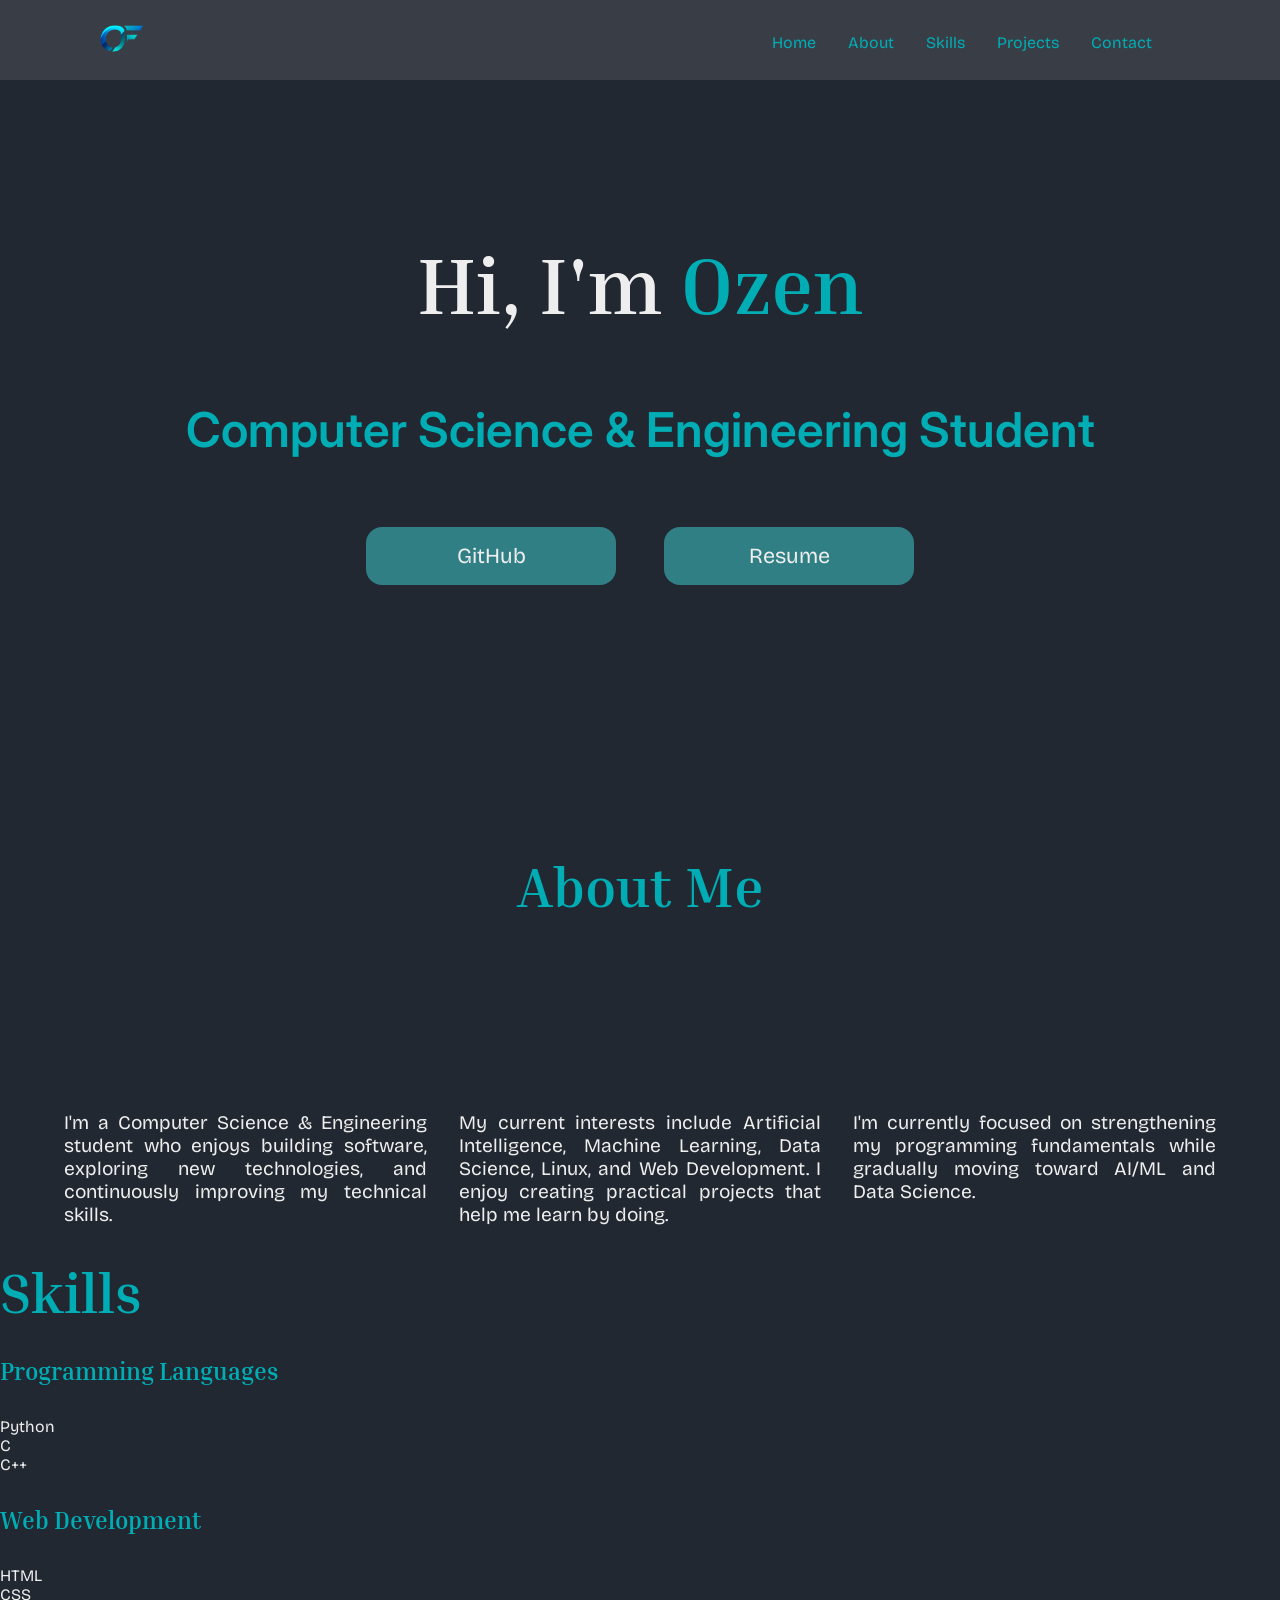
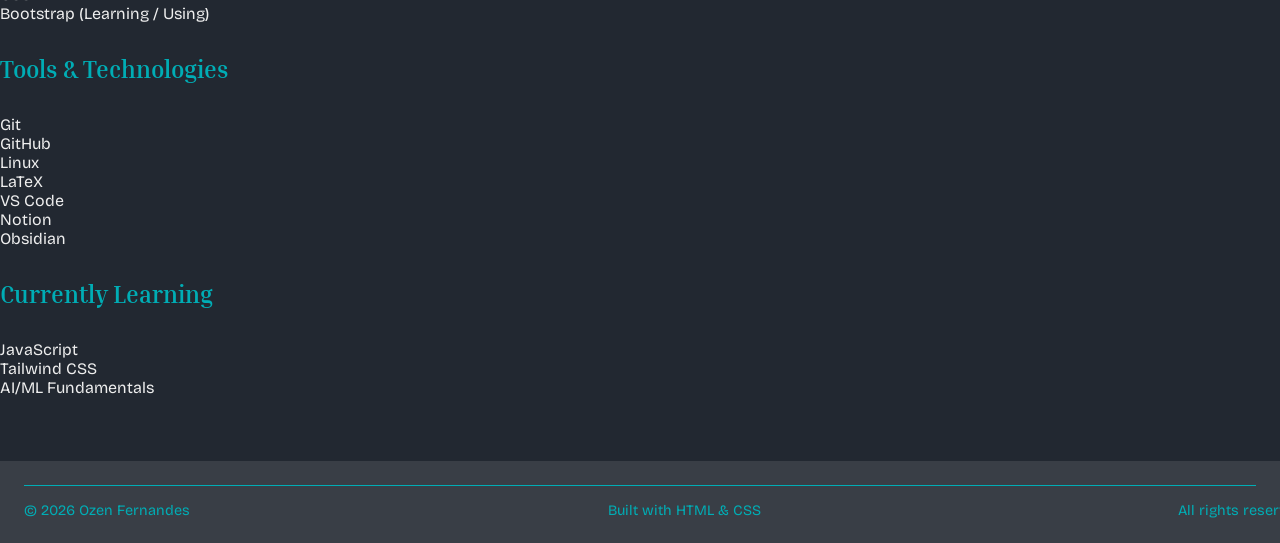
==== index.html @ e835147c "Fix the alignment of the navbar Changed the monogram" ====
<!doctype html>
<html lang="en">
  <head>
    <meta charset="UTF-8" />
    <meta name="viewport" content="width=device-width, initial-scale=1.0" />
    <link rel="icon" href="./assets/OF-monogram.png" type="image/x-png" />
    <link rel="preconnect" href="https://fonts.googleapis.com" />
    <link rel="preconnect" href="https://fonts.gstatic.com" crossorigin />
    <link
      href="https://fonts.googleapis.com/css2?family=Bricolage+Grotesque:opsz,wght@12..96,200..800&family=Inria+Serif:ital,wght@0,300;0,400;0,700;1,300;1,400;1,700&family=Inter:ital,opsz,wght@0,14..32,100..900;1,14..32,100..900&display=swap"
      rel="stylesheet"
    />
    <link rel="stylesheet" href="https://unpkg.com/aos@next/dist/aos.css" />
    <link rel="stylesheet" href="style.css" />
    <title>Personal Website</title>
  </head>
  <body>
    <header>
      <nav class="navbar">
        <div class="nav-container">
          <input type="checkbox" id="toggle-menu" />
          <label for="toggle-menu" class="hamburger">&#9776;</label>
          <label for="toggle-menu" class="backdrop"></label>
          <a href="#Home" class="logo"
            ><img src="./assets/OF-monogram.png" alt="OF-monogram"
          /></a>
          <ul class="nav-links">
            <li><a href="#Home">Home</a></li>
            <li><a href="#About">About</a></li>
            <li><a href="#Skills">Skills</a></li>
            <li><a href="#Projects">Projects</a></li>
            <li><a href="#Contact">Contact</a></li>
          </ul>
        </div>
      </nav>
    </header>
    <main>
      <section id="Home">
        <div class="home-container" data-aos="fade-in">
          <h1>Hi, I'm <span class="ozen">Ozen</span></h1>
          <h2>Computer Science & Engineering Student</h2>
          <div class="hero-btn">
            <a
              data-aos="zoom-out-right"
              href="https://github.com/OzenFern/"
              target="_blank"
              >GitHub</a
            ><a
              data-aos="zoom-out-left"
              href="./assets/resume.pdf"
              target="_blank"
              >Resume</a
            >
          </div>
        </div>
      </section>
      <section id="About">
        <div class="about-container" data-aos="fade-up">
          <h2>About Me</h2>
          <div class="col-2-layout">
            <div class="center-content" data-aos="flip-right">
              <img
                src="./assets/programming.svg"
                alt="programming"
                class="about-img"
              />
            </div>

            <p data-aos="fade-right">
              I'm a Computer Science & Engineering student who enjoys building
              software, exploring new technologies, and continuously improving
              my technical skills.
            </p>
            <div class="center-content" data-aos="flip-down">
              <img
                src="./assets/ai-agent.svg"
                alt="ai-agent"
                class="about-img"
              />
            </div>

            <p data-aos="fade-up">
              My current interests include Artificial Intelligence, Machine
              Learning, Data Science, Linux, and Web Development. I enjoy
              creating practical projects that help me learn by doing.
            </p>

            <div class="center-content" data-aos="flip-left">
              <img
                src="./assets/growth-chart.svg"
                alt="growth-chart"
                class="about-img"
              />
            </div>

            <p data-aos="fade-left">
              I'm currently focused on strengthening my programming fundamentals
              while gradually moving toward AI/ML and Data Science.
            </p>
          </div>
        </div>
      </section>
      <section id="Skills">
        <div class="skills-container" data-aos="fade-up">
          <h2>Skills</h2>

          <h3>Programming Languages</h3>
          <ul>
            <li>Python</li>
            <li>C</li>
            <li>C++</li>
          </ul>
          <h3>Web Development</h3>
          <ul>
            <li>HTML</li>
            <li>CSS</li>
            <li>Bootstrap (Learning / Using)</li>
          </ul>

          <h3>Tools & Technologies</h3>
          <ul>
            <li>Git</li>
            <li>GitHub</li>
            <li>Linux</li>
            <li>LaTeX</li>
            <li>VS Code</li>
            <li>Notion</li>
            <li>Obsidian</li>
          </ul>

          <h3>Currently Learning</h3>
          <ul>
            <li>JavaScript</li>
            <li>Tailwind CSS</li>
            <li>AI/ML Fundamentals</li>
          </ul>
        </div>
      </section>
      <section id="Projects"></section>
      <section id="Contact"></section>
    </main>
    <footer>
      <hr />
      <div class="footer-content">
        <p>&copy; 2026 Ozen Fernandes</p>
        <p>Built with HTML & CSS</p>
        <p>All rights reserved</p>
      </div>
    </footer>
    <script src="https://unpkg.com/aos@next/dist/aos.js"></script>
    <script>
      AOS.init();
    </script>
  </body>
</html>
---- style.css ----
/* Root Variables Declaration */
:root {
  --base: #222831;
  --crust: #393e46;
  --text: #eeeeee;
  --sub-text: #00adb5;
  --button-bg: #2f7f85;
  --heading: "Inria Serif", serif;
  --sub-heading: "Inter", sans-serif;
  --paragraph: "Bricolage Grotesque", sans-serif;
  --nav-container-height: 5rem;
  --scroll-pt: calc(var(--nav-container-height) + 0.5rem);
}

* {
  margin: 0;
  padding: 0;
  box-sizing: border-box;
  font-family: var(--paragraph);
  font-size: 1rem;
}

html {
  scroll-behavior: smooth;
  scroll-padding-top: var(--scroll-pt);
}

body {
  background-color: var(--base);
  color: var(--text);
}

#toggle-menu {
  display: none;
}

/* Use Flexbox to align the icon and hamburger to aling to the opposite ends of the webpage */

.logo {
  /* position: fixed;
  top: 1%;
  left: 1%;
  z-index: 100; */
  /* padding: 1rem; */
  order: -1;
}

.logo > img {
  height: var(--nav-container-height);
}

.hamburger {
  display: none;
  /* position: fixed;
  top: 1%;
  right: 1%; */
  z-index: 100;
  /* margin: 2rem 0; */
  /* height: 100%; */
  user-select: none;
  cursor: pointer;
  font-size: 1.5rem;
  color: var(--sub-text);
  /* background-color: var(--base); */
}

.backdrop {
  display: none;
  position: fixed;
  top: 0;
  left: 0;
  z-index: 80;
  width: 100dvw;
  height: 100dvh;
  background-color: transparent;
  cursor: default;
}

.center-content {
  display: flex;
  justify-content: center;
  align-items: center;
}

.navbar {
  position: fixed;
  top: 0;
  left: 0;
  z-index: 90;
  width: 100dvw;
  padding: 0 5rem;
  height: var(--nav-container-height);
  background-color: var(--crust);
}

.nav-container {
  display: flex;
  justify-content: space-between;
  align-items: center;
  gap: 1rem;
  width: 100%;
  /* max-width: 1100px; */
}

.nav-links {
  /* position: fixed;
  top: 0;
  right: 0; */
  display: flex;
  justify-content: flex-end;
  align-items: center;
  gap: 2rem;
  padding: 2rem 3rem;
  width: 100dvw;
}

li {
  list-style: none;
}

.nav-links a {
  text-decoration: none;
  color: var(--sub-text);
}

h1,
h2,
h3 {
  font-family: var(--heading);
  display: block;
  margin: 2rem 0;
}

.home-container {
  display: flex;
  flex-direction: column;
  justify-content: center;
  align-items: center;
  gap: 0.25rem;
  /* margin: 5rem 0; */
  padding: 0 2rem;
  height: calc(100dvh - var(--nav-container-height));
  text-align: center;
}

.ozen {
  font-family: var(--heading);
  color: var(--sub-text);
  /* font-weight: 900; */
}

h1,
.ozen {
  font-size: 5rem;
}

h2 {
  font-size: 3.5rem;
  /* font-weight: 800; */
  color: var(--sub-text);
}

h3 {
  font-size: 1.5rem;
  /* font-weight: 900; */
  color: var(--sub-text);
}

.home-container h2 {
  font-family: var(--sub-heading);
  font-size: 3rem;
  font-weight: 600;
}

.hero-btn {
  display: flex;
  justify-content: center;
  gap: 3rem;
  width: 60dvw;
  margin: 2rem;
}

.hero-btn > a {
  flex: 1;
  max-width: 250px;
  background-color: var(--button-bg);
  text-decoration: none;
  font-style: var(--sub-heading);
  font-size: 1.35rem;
  color: var(--text);
  padding: 1rem 3rem;
  border: none;
  border-radius: 1rem;
  cursor: pointer;
  transition:
    background-color 0.3s ease,
    color 0.3s ease;
}

.hero-btn > a:hover {
  background-color: color-mix(in srgb, var(--button-bg), var(--crust) 20%);
  color: color-mix(in srgb, var(--text), var(--crust) 20%);
}

.about-container {
  display: flex;
  flex-direction: column;
  justify-content: center;
  align-items: center;
  flex-wrap: wrap;
  width: 100dvw;
  height: 100dhv;
  text-align: justify;
}

.col-2-layout {
  display: grid;
  grid-template-columns: repeat(3, 1fr);
  grid-template-rows: repeat(1, 1fr);
  gap: 2rem;
  width: 90dvw;
}

.col-2-layout p {
  font-size: 1.2rem;
}

.about-img {
  height: 8rem;
}

footer {
  margin-top: 4rem;
  padding: 1.5rem;
  background-color: var(--crust);
}

footer hr {
  border: none;
  border-top: 1px solid var(--sub-text);
  margin-bottom: 1rem;
  /* width: 100dvw; */
}

.footer-content {
  display: flex;
  justify-content: space-between;
  align-items: center;
  flex-wrap: wrap;
  align-content: space-around;
  gap: 1rem;
  width: 100dvw;
}

.footer-content p {
  font-size: 0.9rem;
  color: var(--sub-text);
}

/* For sizes tablet and above */
@media (min-width: 769px) {
  .about-container .center-content {
    order: -1;
  }
}

/* Tablet Size and Below */
@media (max-width: 768px) {
  html {
    font-size: 90%;
  }

  .col-2-layout {
    grid-template: 1fr / 1fr 2fr;
  }

  .footer-content {
    justify-content: space-evenly;
  }
}

/* Phone Size and Below */
@media (max-width: 576px) {
  html {
    font-size: 85%;
  }

  .hamburger {
    display: inline;
  }

  .nav-links {
    position: fixed;
    top: 0;
    right: 0;
    z-index: 95;
    padding-top: var(--scroll-pt);
    flex-direction: column;
    justify-content: flex-start;
    align-items: flex-start;
    background-color: var(--crust);
    height: 100dvh;
    width: 50dvw;
    transform: translateX(100%);
    transition: transform 0.3s ease-in-out;
  }

  #toggle-menu:checked ~ .nav-links {
    transform: translateX(0);
  }

  #toggle-menu:checked ~ .backdrop {
    display: block;
  }

  .hero-btn {
    flex-direction: column;
  }

  .col-2-layout {
    display: flex;
    flex-direction: column;
    gap: 1rem;
    justify-content: center;
    align-items: center;
    width: 80dvw;
  }

  .footer-content {
    flex-direction: column;
  }
}
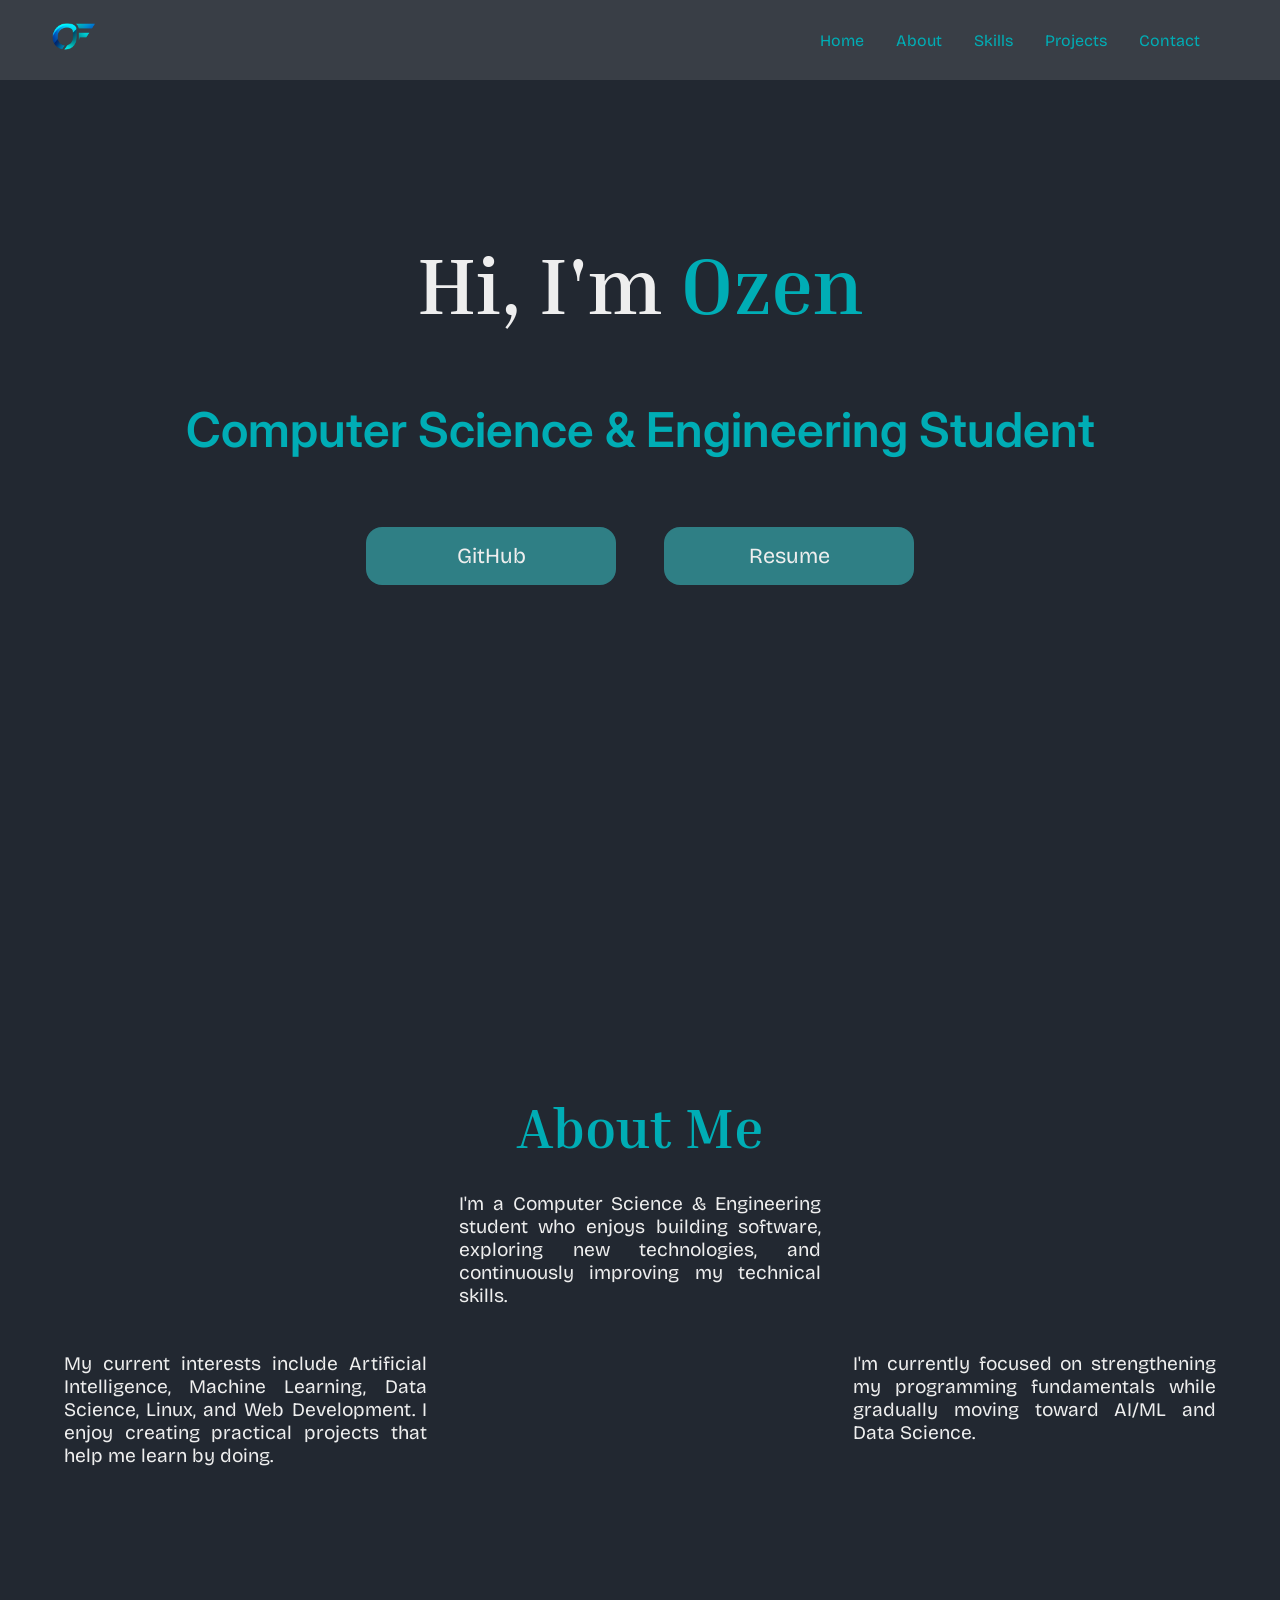
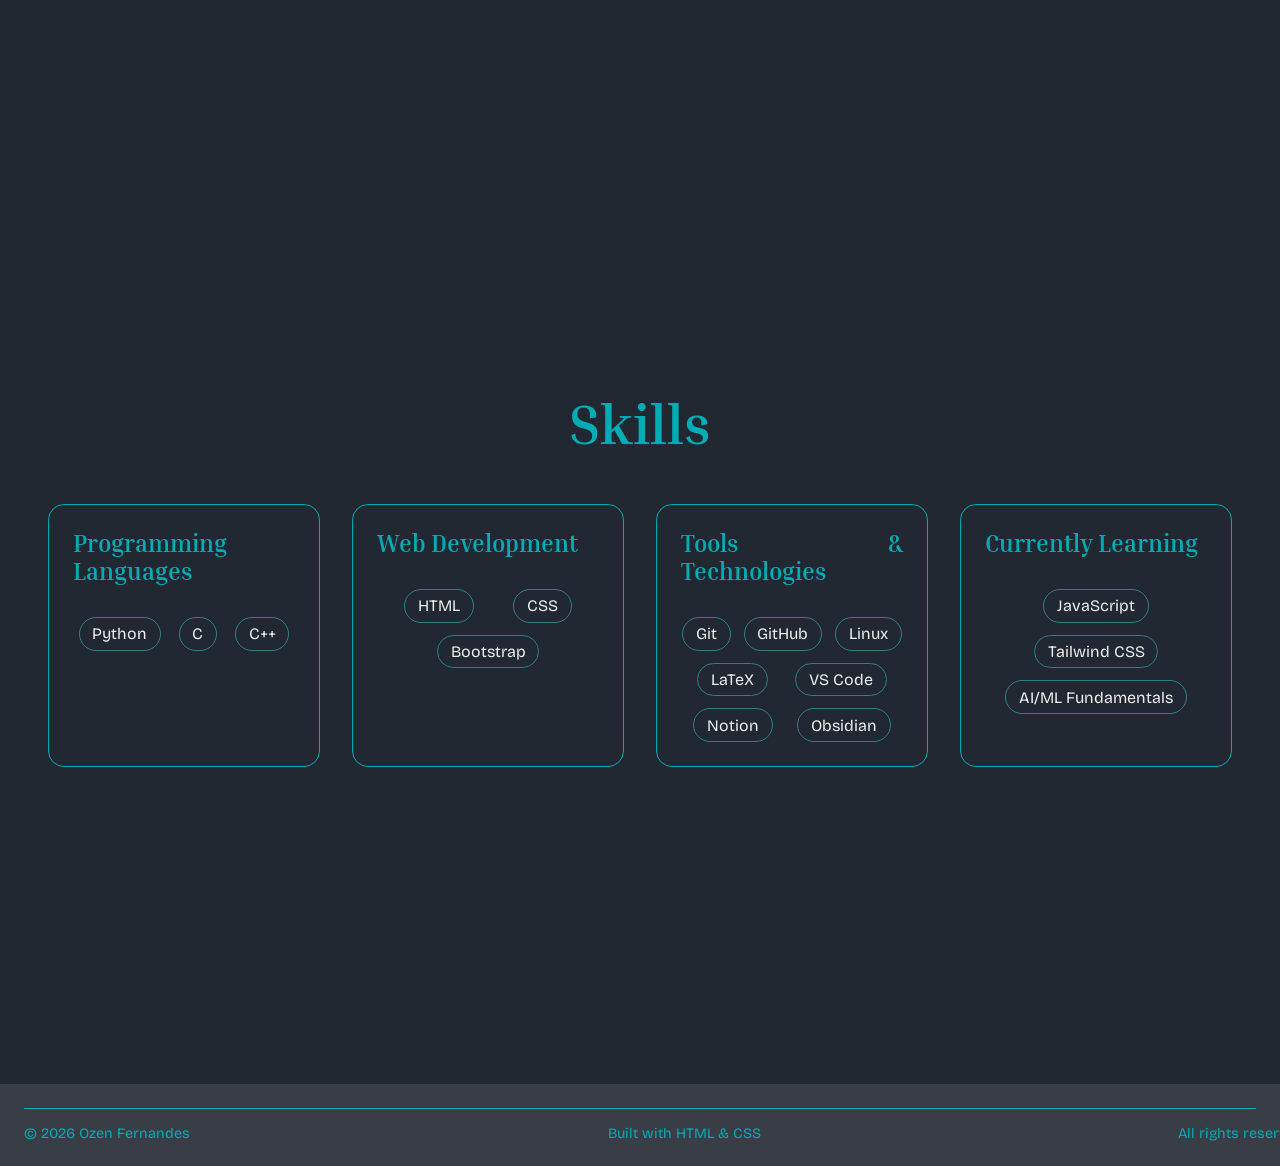
==== commit 1ee9e1da: "Add css to skills section" ====
--- a/index.html
+++ b/index.html
@@ -55,9 +55,9 @@
         </div>
       </section>
       <section id="About">
-        <div class="about-container" data-aos="fade-up">
+        <div class="container" data-aos="fade-up">
           <h2>About Me</h2>
-          <div class="col-2-layout">
+          <div class="about-layout">
             <div class="center-content" data-aos="flip-right">
               <img
                 src="./assets/programming.svg"
@@ -101,39 +101,46 @@
         </div>
       </section>
       <section id="Skills">
-        <div class="skills-container" data-aos="fade-up">
+        <div class="container" data-aos="fade-up">
           <h2>Skills</h2>
-
-          <h3>Programming Languages</h3>
-          <ul>
-            <li>Python</li>
-            <li>C</li>
-            <li>C++</li>
-          </ul>
-          <h3>Web Development</h3>
-          <ul>
-            <li>HTML</li>
-            <li>CSS</li>
-            <li>Bootstrap (Learning / Using)</li>
-          </ul>
-
-          <h3>Tools & Technologies</h3>
-          <ul>
-            <li>Git</li>
-            <li>GitHub</li>
-            <li>Linux</li>
-            <li>LaTeX</li>
-            <li>VS Code</li>
-            <li>Notion</li>
-            <li>Obsidian</li>
-          </ul>
-
-          <h3>Currently Learning</h3>
-          <ul>
-            <li>JavaScript</li>
-            <li>Tailwind CSS</li>
-            <li>AI/ML Fundamentals</li>
-          </ul>
+          <div class="skills-layout">
+            <div class="skill-card">
+              <h3>Programming Languages</h3>
+              <ul class="skills">
+                <li>Python</li>
+                <li>C</li>
+                <li>C++</li>
+              </ul>
+            </div>
+            <div class="skill-card">
+              <h3>Web Development</h3>
+              <ul class="skills">
+                <li>HTML</li>
+                <li>CSS</li>
+                <li>Bootstrap</li>
+              </ul>
+            </div>
+            <div class="skill-card">
+              <h3>Tools & Technologies</h3>
+              <ul class="skills">
+                <li>Git</li>
+                <li>GitHub</li>
+                <li>Linux</li>
+                <li>LaTeX</li>
+                <li>VS Code</li>
+                <li>Notion</li>
+                <li>Obsidian</li>
+              </ul>
+            </div>
+            <div class="skill-card">
+              <h3>Currently Learning</h3>
+              <ul class="skills">
+                <li>JavaScript</li>
+                <li>Tailwind CSS</li>
+                <li>AI/ML Fundamentals</li>
+              </ul>
+            </div>
+          </div>
         </div>
       </section>
       <section id="Projects"></section>
--- a/style.css
+++ b/style.css
@@ -8,8 +8,8 @@
   --heading: "Inria Serif", serif;
   --sub-heading: "Inter", sans-serif;
   --paragraph: "Bricolage Grotesque", sans-serif;
-  --nav-container-height: 5rem;
-  --scroll-pt: calc(var(--nav-container-height) + 0.5rem);
+  --navbar-height: 5rem;
+  --scroll-pt: calc(var(--navbar-height) + 0.5rem);
 }
 
 * {
@@ -22,7 +22,7 @@
 
 html {
   scroll-behavior: smooth;
-  scroll-padding-top: var(--scroll-pt);
+  /* scroll-padding-top: var(--scroll-pt); */
 }
 
 body {
@@ -46,7 +46,7 @@
 }
 
 .logo > img {
-  height: var(--nav-container-height);
+  height: var(--navbar-height);
 }
 
 .hamburger {
@@ -59,7 +59,7 @@
   /* height: 100%; */
   user-select: none;
   cursor: pointer;
-  font-size: 1.5rem;
+  font-size: 2rem;
   color: var(--sub-text);
   /* background-color: var(--base); */
 }
@@ -88,8 +88,8 @@
   left: 0;
   z-index: 90;
   width: 100dvw;
-  padding: 0 5rem;
-  height: var(--nav-container-height);
+  padding: 0 2rem;
+  height: var(--navbar-height);
   background-color: var(--crust);
 }
 
@@ -99,6 +99,7 @@
   align-items: center;
   gap: 1rem;
   width: 100%;
+  height: 100%;
   /* max-width: 1100px; */
 }
 
@@ -139,7 +140,7 @@
   gap: 0.25rem;
   /* margin: 5rem 0; */
   padding: 0 2rem;
-  height: calc(100dvh - var(--nav-container-height));
+  height: calc(100dvh - var(--navbar-height));
   text-align: center;
 }
 
@@ -164,6 +165,8 @@
   font-size: 1.5rem;
   /* font-weight: 900; */
   color: var(--sub-text);
+  margin: 0;
+  margin-bottom: 2rem;
 }
 
 .home-container h2 {
@@ -179,6 +182,8 @@
   width: 60dvw;
   margin: 2rem;
 }
+
+/* Fix transitions */
 
 .hero-btn > a {
   flex: 1;
@@ -192,41 +197,87 @@
   border: none;
   border-radius: 1rem;
   cursor: pointer;
-  transition:
-    background-color 0.3s ease,
-    color 0.3s ease;
+  transition: background-color 0.3s ease;
+  /* transform 0.3s ease; */
+  /* color 0.3s ease, */
 }
 
 .hero-btn > a:hover {
   background-color: color-mix(in srgb, var(--button-bg), var(--crust) 20%);
-  color: color-mix(in srgb, var(--text), var(--crust) 20%);
-}
-
-.about-container {
+  /* color: color-mix(in srgb, var(--text), var(--crust) 20%);
+  transform: translateY(-8px); */
+}
+
+.container {
   display: flex;
   flex-direction: column;
   justify-content: center;
   align-items: center;
   flex-wrap: wrap;
   width: 100dvw;
-  height: 100dhv;
+  height: 100dvh;
   text-align: justify;
-}
-
-.col-2-layout {
+  padding: 0 3rem;
+}
+
+.about-layout {
   display: grid;
-  grid-template-columns: repeat(3, 1fr);
-  grid-template-rows: repeat(1, 1fr);
+  grid-template: repeat(1, 1fr) / repeat(3, 1fr);
   gap: 2rem;
   width: 90dvw;
 }
 
-.col-2-layout p {
+.about-layout p {
   font-size: 1.2rem;
 }
 
 .about-img {
   height: 8rem;
+}
+
+.skills-layout {
+  display: grid;
+  grid-template-columns: repeat(4, 1fr);
+  gap: 2rem;
+  padding: 1rem 0;
+}
+
+.skill-card {
+  /* background-color: var(--crust); */
+  padding: 1.5rem;
+  border-radius: 1rem;
+  border: 1px solid var(--sub-text);
+  transition: transfrom 0.6s ease;
+}
+
+.skill-card:hover {
+  transform: translateY(-8px);
+}
+
+.skills {
+  /* background-color: #00adb5; */
+  display: flex;
+  flex-wrap: wrap;
+  justify-content: space-evenly;
+  align-items: center;
+  gap: 0.75rem;
+}
+
+.skills li {
+  /* background-color: var(--sub-text); */
+  /* font-family: var(--sub-heading); */
+  padding: 0.4rem 0.8rem;
+  border-radius: 1.5rem;
+  border: 1px solid var(--button-bg);
+  transition:
+    background-color 0.2s ease,
+    color 0.2s ease;
+}
+
+.skills li:hover {
+  background-color: color-mix(in srgb, var(--button-bg), var(--crust) 20%);
+  color: color-mix(in srgb, var(--text), var(--crust) 20%);
+  cursor: default;
 }
 
 footer {
@@ -270,8 +321,12 @@
     font-size: 90%;
   }
 
-  .col-2-layout {
+  .about-layout {
     grid-template: 1fr / 1fr 2fr;
+  }
+
+  .skills-layout {
+    grid-template-columns: repeat(auto-fit, minmax(200px, 1fr));
   }
 
   .footer-content {
@@ -287,6 +342,10 @@
 
   .hamburger {
     display: inline;
+  }
+
+  .navbar {
+    padding-right: 3rem;
   }
 
   .nav-links {
@@ -317,7 +376,7 @@
     flex-direction: column;
   }
 
-  .col-2-layout {
+  .about-layout {
     display: flex;
     flex-direction: column;
     gap: 1rem;
@@ -326,6 +385,10 @@
     width: 80dvw;
   }
 
+  .skills-layout {
+    grid-template-columns: 1fr;
+  }
+
   .footer-content {
     flex-direction: column;
   }
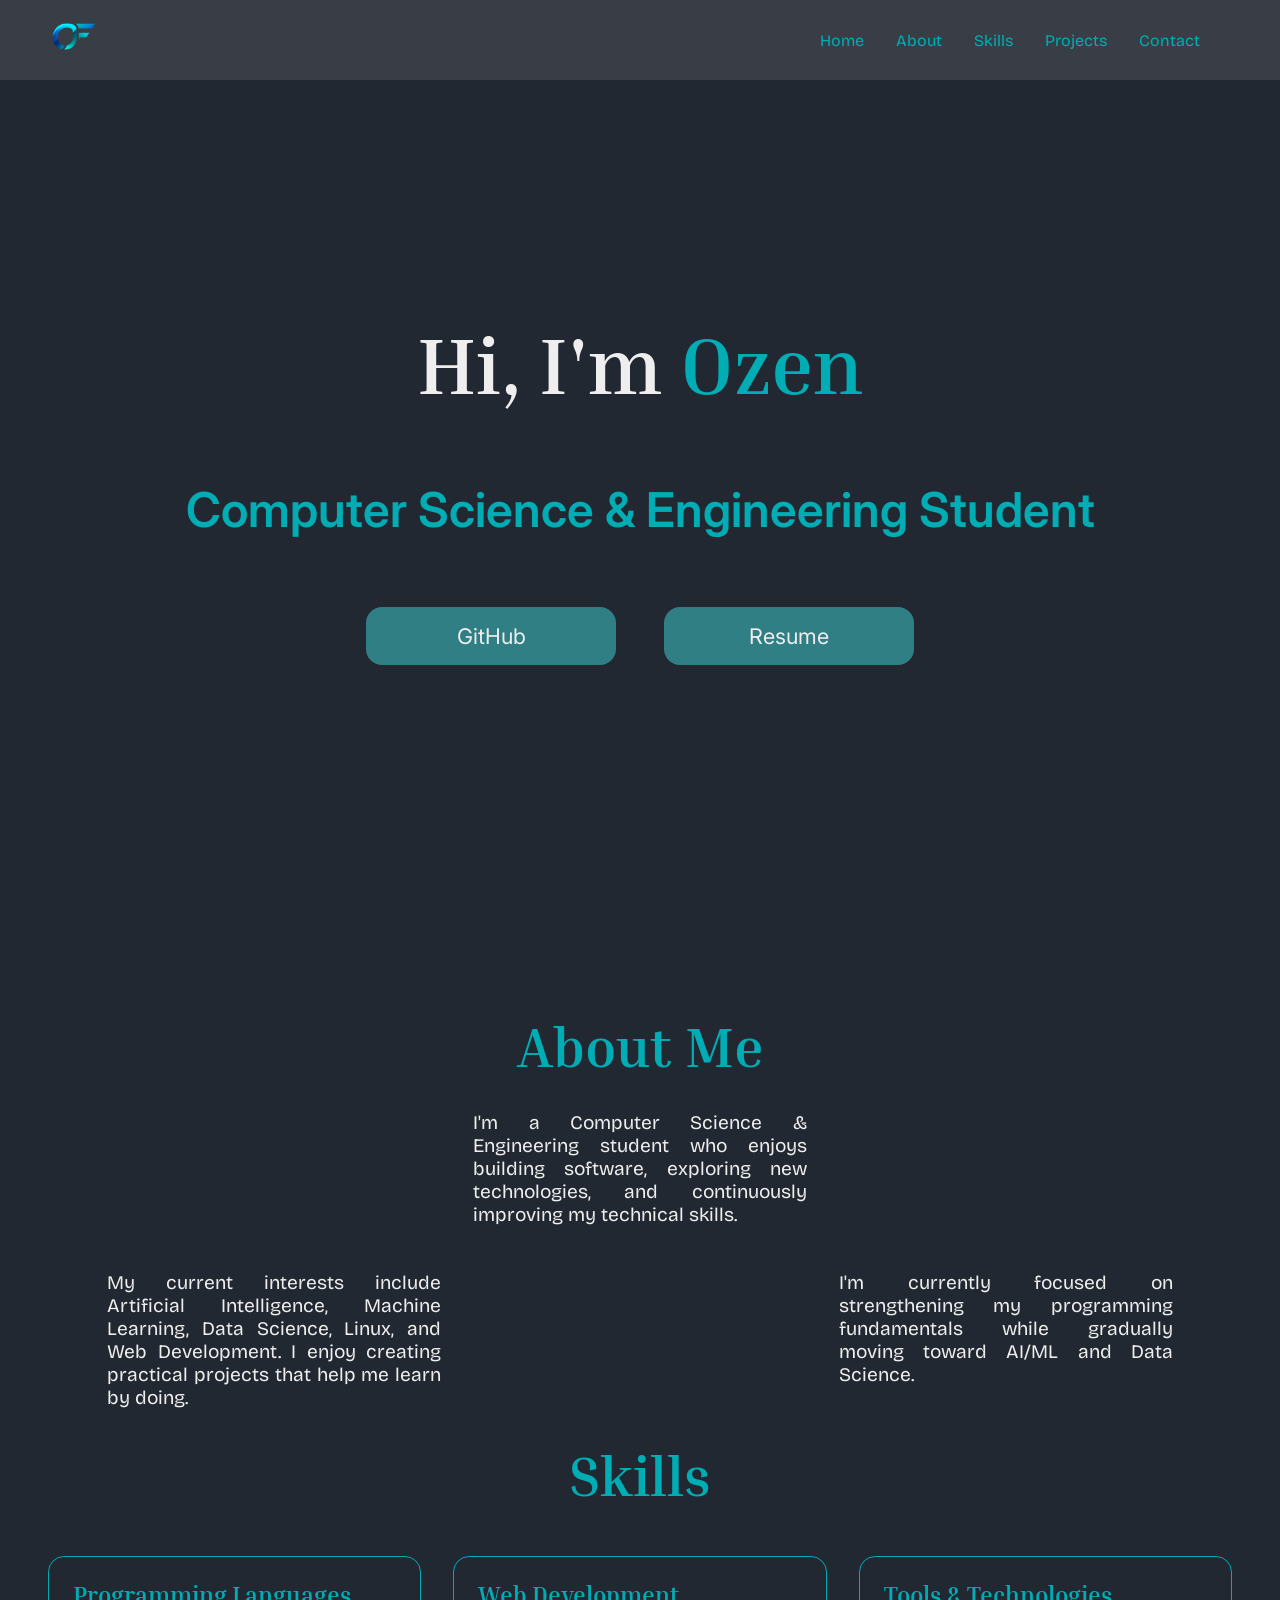
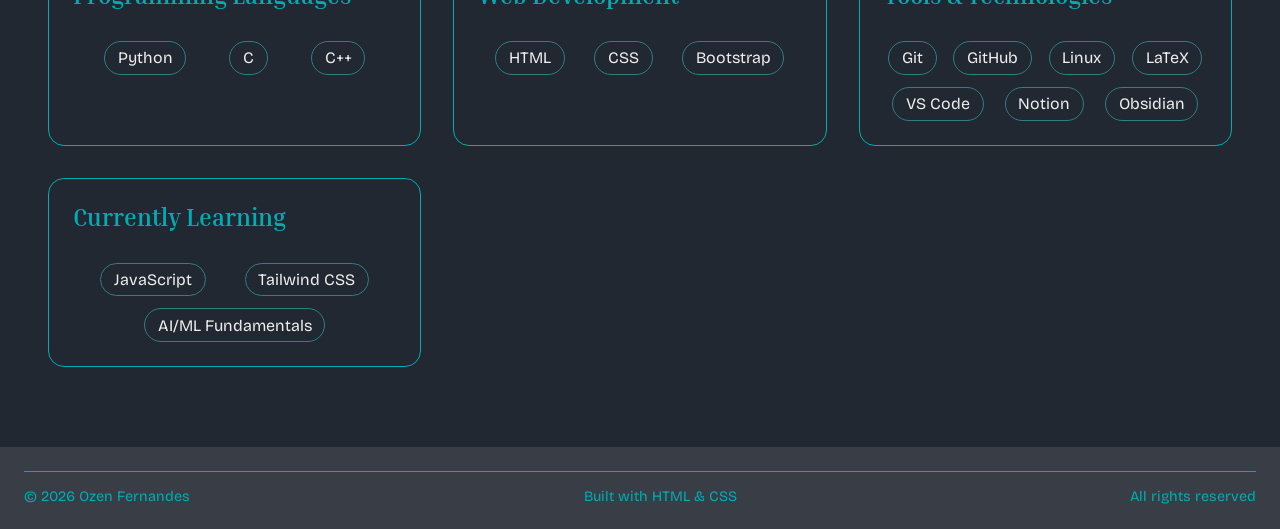
==== commit 2082e732: "Fix bugs, make widths use 100%" ====
--- a/index.html
+++ b/index.html
@@ -3,7 +3,7 @@
   <head>
     <meta charset="UTF-8" />
     <meta name="viewport" content="width=device-width, initial-scale=1.0" />
-    <link rel="icon" href="./assets/OF-monogram.png" type="image/x-png" />
+    <link rel="icon" href="./assets/OF-monogram.png" type="image/png" />
     <link rel="preconnect" href="https://fonts.googleapis.com" />
     <link rel="preconnect" href="https://fonts.gstatic.com" crossorigin />
     <link
--- a/style.css
+++ b/style.css
@@ -10,24 +10,26 @@
   --paragraph: "Bricolage Grotesque", sans-serif;
   --navbar-height: 5rem;
   --scroll-pt: calc(var(--navbar-height) + 0.5rem);
+  --hover-bg-color: color-mix(in srgb, var(--button-bg), var(--crust) 20%);
+  --hover-color: color-mix(in srgb, var(--text), var(--crust) 20%);
 }
 
 * {
   margin: 0;
   padding: 0;
   box-sizing: border-box;
-  font-family: var(--paragraph);
-  font-size: 1rem;
 }
 
 html {
   scroll-behavior: smooth;
-  /* scroll-padding-top: var(--scroll-pt); */
+  scroll-padding-top: var(--scroll-pt);
 }
 
 body {
   background-color: var(--base);
   color: var(--text);
+  font-family: var(--paragraph);
+  font-size: 1rem;
 }
 
 #toggle-menu {
@@ -70,14 +72,15 @@
   top: 0;
   left: 0;
   z-index: 80;
-  width: 100dvw;
-  height: 100dvh;
+  width: 100%;
+  height: 100%;
   background-color: transparent;
   cursor: default;
 }
 
 .center-content {
   display: flex;
+  /* flex-direction: column; */
   justify-content: center;
   align-items: center;
 }
@@ -87,7 +90,7 @@
   top: 0;
   left: 0;
   z-index: 90;
-  width: 100dvw;
+  width: 100%;
   padding: 0 2rem;
   height: var(--navbar-height);
   background-color: var(--crust);
@@ -112,7 +115,7 @@
   align-items: center;
   gap: 2rem;
   padding: 2rem 3rem;
-  width: 100dvw;
+  width: 100%;
 }
 
 li {
@@ -138,8 +141,9 @@
   justify-content: center;
   align-items: center;
   gap: 0.25rem;
-  /* margin: 5rem 0; */
+  margin: var(--navbar-height) 0;
   padding: 0 2rem;
+  width: 100%;
   height: calc(100dvh - var(--navbar-height));
   text-align: center;
 }
@@ -190,22 +194,21 @@
   max-width: 250px;
   background-color: var(--button-bg);
   text-decoration: none;
-  font-style: var(--sub-heading);
+  font-family: var(--sub-heading);
   font-size: 1.35rem;
   color: var(--text);
   padding: 1rem 3rem;
   border: none;
   border-radius: 1rem;
   cursor: pointer;
-  transition: background-color 0.3s ease;
-  /* transform 0.3s ease; */
-  /* color 0.3s ease, */
+  transition:
+    background-color 0.3s ease,
+    color 0.3s ease;
 }
 
 .hero-btn > a:hover {
-  background-color: color-mix(in srgb, var(--button-bg), var(--crust) 20%);
-  /* color: color-mix(in srgb, var(--text), var(--crust) 20%);
-  transform: translateY(-8px); */
+  background-color: var(--hover-bg-color);
+  color: var(--hover-color);
 }
 
 .container {
@@ -213,9 +216,9 @@
   flex-direction: column;
   justify-content: center;
   align-items: center;
-  flex-wrap: wrap;
-  width: 100dvw;
-  height: 100dvh;
+  /* flex-wrap: wrap; */
+  width: 100%;
+  height: 100%;
   text-align: justify;
   padding: 0 3rem;
 }
@@ -224,7 +227,7 @@
   display: grid;
   grid-template: repeat(1, 1fr) / repeat(3, 1fr);
   gap: 2rem;
-  width: 90dvw;
+  width: 90%;
 }
 
 .about-layout p {
@@ -237,7 +240,7 @@
 
 .skills-layout {
   display: grid;
-  grid-template-columns: repeat(4, 1fr);
+  grid-template-columns: repeat(3, 1fr);
   gap: 2rem;
   padding: 1rem 0;
 }
@@ -247,11 +250,11 @@
   padding: 1.5rem;
   border-radius: 1rem;
   border: 1px solid var(--sub-text);
-  transition: transfrom 0.6s ease;
+  transition: transform 0.6s ease;
 }
 
 .skill-card:hover {
-  transform: translateY(-8px);
+  transform: translateY(-0.8rem);
 }
 
 .skills {
@@ -260,6 +263,7 @@
   flex-wrap: wrap;
   justify-content: space-evenly;
   align-items: center;
+  /* align-content: center; */
   gap: 0.75rem;
 }
 
@@ -268,6 +272,7 @@
   /* font-family: var(--sub-heading); */
   padding: 0.4rem 0.8rem;
   border-radius: 1.5rem;
+  /* text-align: center; */
   border: 1px solid var(--button-bg);
   transition:
     background-color 0.2s ease,
@@ -275,8 +280,8 @@
 }
 
 .skills li:hover {
-  background-color: color-mix(in srgb, var(--button-bg), var(--crust) 20%);
-  color: color-mix(in srgb, var(--text), var(--crust) 20%);
+  background-color: var(--hover-bg-color);
+  color: var(--hover-color);
   cursor: default;
 }
 
@@ -300,7 +305,7 @@
   flex-wrap: wrap;
   align-content: space-around;
   gap: 1rem;
-  width: 100dvw;
+  width: 100%;
 }
 
 .footer-content p {
@@ -358,8 +363,8 @@
     justify-content: flex-start;
     align-items: flex-start;
     background-color: var(--crust);
-    height: 100dvh;
-    width: 50dvw;
+    height: 100%;
+    width: 50%;
     transform: translateX(100%);
     transition: transform 0.3s ease-in-out;
   }
@@ -382,7 +387,7 @@
     gap: 1rem;
     justify-content: center;
     align-items: center;
-    width: 80dvw;
+    width: 80%;
   }
 
   .skills-layout {
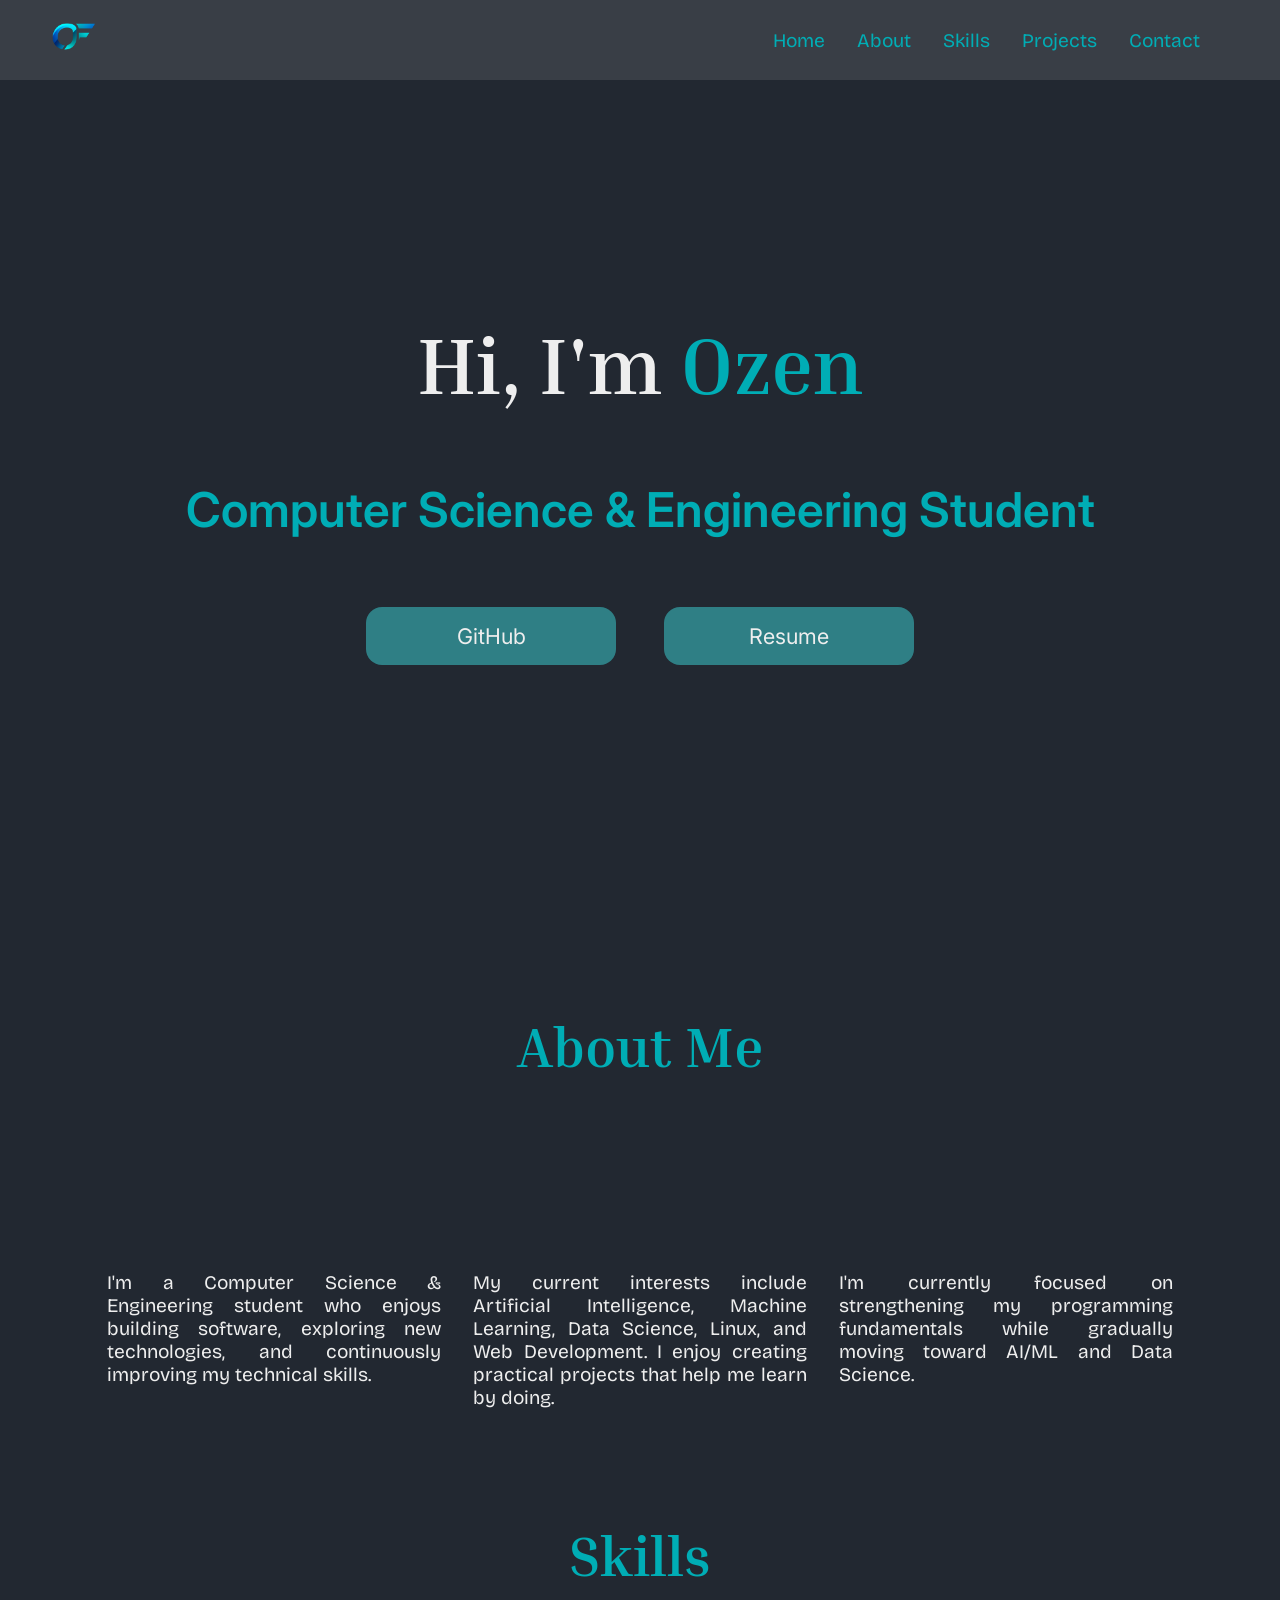
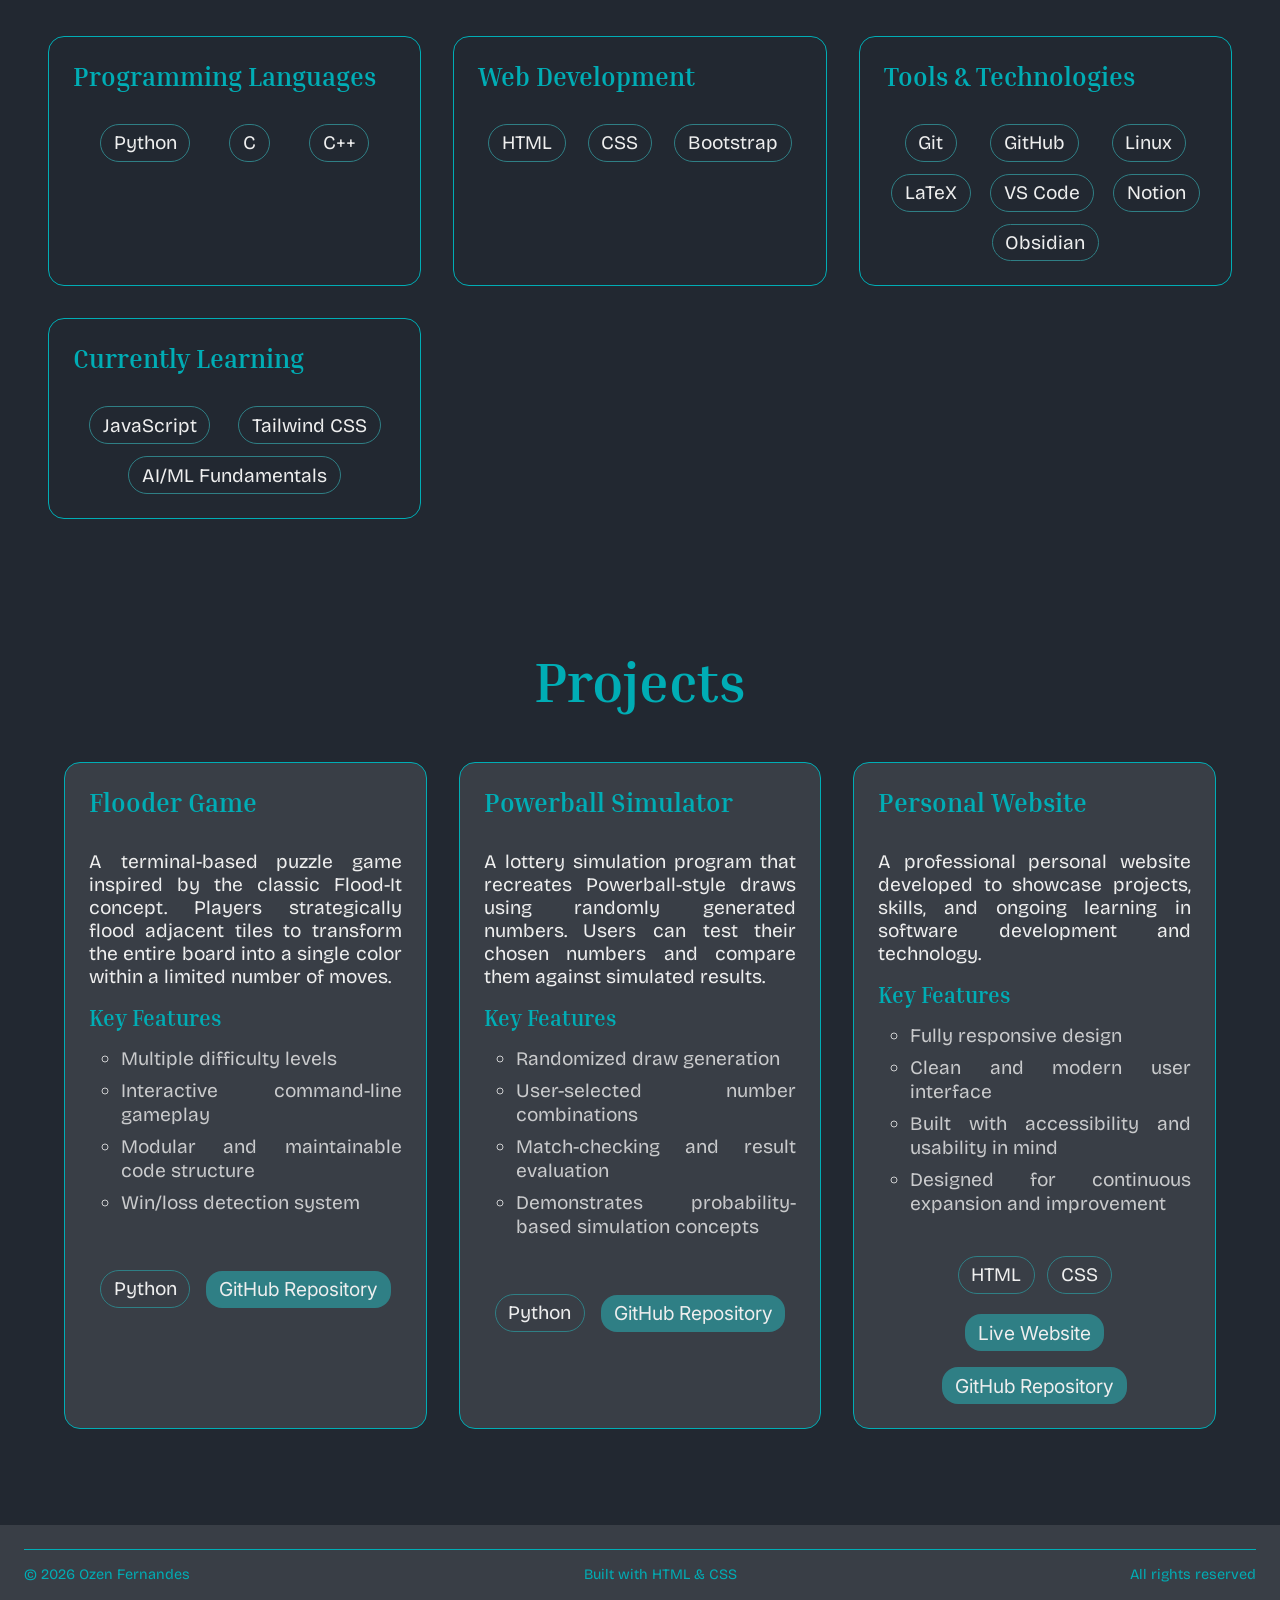
==== commit 5e5b1c43: "Add styles for project section" ====
--- a/index.html
+++ b/index.html
@@ -4,6 +4,7 @@
     <meta charset="UTF-8" />
     <meta name="viewport" content="width=device-width, initial-scale=1.0" />
     <link rel="icon" href="./assets/OF-monogram.png" type="image/png" />
+    <!-- add an ico file for favicon -->
     <link rel="preconnect" href="https://fonts.googleapis.com" />
     <link rel="preconnect" href="https://fonts.gstatic.com" crossorigin />
     <link
@@ -143,7 +144,102 @@
           </div>
         </div>
       </section>
-      <section id="Projects"></section>
+      <section id="Projects">
+        <div class="container" data-aos="fade-up">
+          <h2>Projects</h2>
+          <div class="project-layout">
+            <div class="project-card">
+              <h3>Flooder Game</h3>
+              <p>
+                A terminal-based puzzle game inspired by the classic Flood-It
+                concept. Players strategically flood adjacent tiles to transform
+                the entire board into a single color within a limited number of
+                moves.
+              </p>
+
+              <h4>Key Features</h4>
+              <ul class="features">
+                <li>Multiple difficulty levels</li>
+                <li>Interactive command-line gameplay</li>
+                <li>Modular and maintainable code structure</li>
+                <li>Win/loss detection system</li>
+              </ul>
+              <div class="project-meta">
+                <ul class="skills">
+                  <li>Python</li>
+                </ul>
+
+                <div class="project-links">
+                  <a
+                    href="https://github.com/OzenFern/python-mini-projects/tree/main/flooder-game"
+                    target="_blank"
+                    >GitHub Repository</a
+                  >
+                </div>
+              </div>
+            </div>
+            <div class="project-card">
+              <h3>Powerball Simulator</h3>
+              <p>
+                A lottery simulation program that recreates Powerball-style
+                draws using randomly generated numbers. Users can test their
+                chosen numbers and compare them against simulated results.
+              </p>
+              <h4>Key Features</h4>
+              <ul class="features">
+                <li>Randomized draw generation</li>
+                <li>User-selected number combinations</li>
+                <li>Match-checking and result evaluation</li>
+                <li>Demonstrates probability-based simulation concepts</li>
+              </ul>
+              <div class="project-meta">
+                <ul class="skills">
+                  <li>Python</li>
+                </ul>
+
+                <div class="project-links">
+                  <a
+                    href="https://github.com/OzenFern/python-mini-projects/tree/main/powerball-simulator"
+                    target="_blank"
+                    >GitHub Repository</a
+                  >
+                </div>
+              </div>
+            </div>
+            <div class="project-card">
+              <h3>Personal Website</h3>
+              <p>
+                A professional personal website developed to showcase projects,
+                skills, and ongoing learning in software development and
+                technology.
+              </p>
+              <h4>Key Features</h4>
+              <ul class="features">
+                <li>Fully responsive design</li>
+                <li>Clean and modern user interface</li>
+                <li>Built with accessibility and usability in mind</li>
+                <li>Designed for continuous expansion and improvement</li>
+              </ul>
+              <div class="project-meta">
+                <ul class="skills">
+                  <li>HTML</li>
+                  <li>CSS</li>
+                </ul>
+
+                <div class="project-links">
+                  <!-- TODO: Add live website link after hosting it -->
+                  <a href="#">Live Website</a>
+                  <a
+                    href="https://github.com/OzenFern/Personal-Website"
+                    target="_blank"
+                    >GitHub Repository</a
+                  >
+                </div>
+              </div>
+            </div>
+          </div>
+        </div>
+      </section>
       <section id="Contact"></section>
     </main>
     <footer>
--- a/style.css
+++ b/style.css
@@ -12,6 +12,7 @@
   --scroll-pt: calc(var(--navbar-height) + 0.5rem);
   --hover-bg-color: color-mix(in srgb, var(--button-bg), var(--crust) 20%);
   --hover-color: color-mix(in srgb, var(--text), var(--crust) 20%);
+  --section-height: calc(100dvh - var(--navbar-height));
 }
 
 * {
@@ -29,7 +30,7 @@
   background-color: var(--base);
   color: var(--text);
   font-family: var(--paragraph);
-  font-size: 1rem;
+  font-size: 1.2rem;
 }
 
 #toggle-menu {
@@ -129,7 +130,8 @@
 
 h1,
 h2,
-h3 {
+h3,
+h4 {
   font-family: var(--heading);
   display: block;
   margin: 2rem 0;
@@ -144,7 +146,7 @@
   margin: var(--navbar-height) 0;
   padding: 0 2rem;
   width: 100%;
-  height: calc(100dvh - var(--navbar-height));
+  height: var(--section-height);
   text-align: center;
 }
 
@@ -161,16 +163,23 @@
 
 h2 {
   font-size: 3.5rem;
+  /* font-weight: 900; */
+  color: var(--sub-text);
+}
+
+h3 {
+  font-size: 1.6rem;
   /* font-weight: 800; */
-  color: var(--sub-text);
-}
-
-h3 {
-  font-size: 1.5rem;
-  /* font-weight: 900; */
   color: var(--sub-text);
   margin: 0;
   margin-bottom: 2rem;
+}
+
+h4 {
+  font-size: 1.4rem;
+  /* font-weight: 700; */
+  color: var(--sub-text);
+  margin: 1rem 0;
 }
 
 .home-container h2 {
@@ -221,6 +230,7 @@
   height: 100%;
   text-align: justify;
   padding: 0 3rem;
+  margin: 5rem 0;
 }
 
 .about-layout {
@@ -230,9 +240,9 @@
   width: 90%;
 }
 
-.about-layout p {
+/*.about-layout p {
   font-size: 1.2rem;
-}
+} */
 
 .about-img {
   height: 8rem;
@@ -241,6 +251,7 @@
 .skills-layout {
   display: grid;
   grid-template-columns: repeat(3, 1fr);
+  justify-content: center;
   gap: 2rem;
   padding: 1rem 0;
 }
@@ -285,6 +296,88 @@
   cursor: default;
 }
 
+.project-layout {
+  display: grid;
+  grid-template-columns: repeat(auto-fit, minmax(300px, 1fr));
+  justify-content: center;
+  gap: 2rem;
+  padding: 1rem;
+  width: 100%;
+  max-width: 1200px;
+}
+
+.project-card {
+  background-color: var(--crust);
+  padding: 1.5rem;
+  /* padding-bottom: 0; */
+  border-radius: 1rem;
+  border: 1px solid var(--sub-text);
+  transition: transform 0.6s ease;
+}
+
+.project-card:hover {
+  transform: translateY(-0.8rem);
+}
+/* 
+.project-layout .skills li {
+  background-color: var(--button-bg);
+} */
+
+.features {
+  padding-left: 2rem;
+  margin-top: 0.5rem;
+}
+
+.features li {
+  list-style-type: circle;
+  line-height: 1.5rem;
+  margin-bottom: 0.5rem;
+  color: color-mix(in srgb, var(--text), transparent 20%);
+}
+
+.project-meta {
+  display: flex;
+  /* flex-direction: column; */
+  justify-content: space-evenly;
+  align-items: flex-end;
+  align-content: first baseline;
+  flex-wrap: wrap;
+  gap: 0.3rem;
+  padding-top: 2rem;
+  margin-top: auto;
+}
+
+.project-links {
+  margin-top: 1rem;
+  display: flex;
+  justify-content: center;
+  flex-wrap: wrap;
+  gap: 1rem;
+  /* width: 60dvw; */
+  /* margin: 2rem; */
+}
+
+.project-links > a {
+  /* max-width: 250px; */
+  background-color: var(--button-bg);
+  text-decoration: none;
+  font-family: var(--sub-heading);
+  /* font-size: 1.35rem; */
+  color: var(--text);
+  padding: 0.4rem 0.8rem;
+  border: none;
+  border-radius: 1rem;
+  cursor: pointer;
+  transition:
+    background-color 0.3s ease,
+    color 0.3s ease;
+}
+
+.project-links > a:hover {
+  background-color: var(--hover-bg-color);
+  color: var(--hover-color);
+}
+
 footer {
   margin-top: 4rem;
   padding: 1.5rem;
@@ -315,7 +408,7 @@
 
 /* For sizes tablet and above */
 @media (min-width: 769px) {
-  .about-container .center-content {
+  .container .center-content {
     order: -1;
   }
 }
@@ -332,6 +425,10 @@
 
   .skills-layout {
     grid-template-columns: repeat(auto-fit, minmax(200px, 1fr));
+  }
+
+  .project-layout {
+    grid-template-columns: 75%;
   }
 
   .footer-content {
@@ -387,13 +484,17 @@
     gap: 1rem;
     justify-content: center;
     align-items: center;
-    width: 80%;
+    width: 85%;
   }
 
   .skills-layout {
     grid-template-columns: 1fr;
   }
 
+  .project-layout {
+    grid-template-columns: 100%;
+  }
+
   .footer-content {
     flex-direction: column;
   }
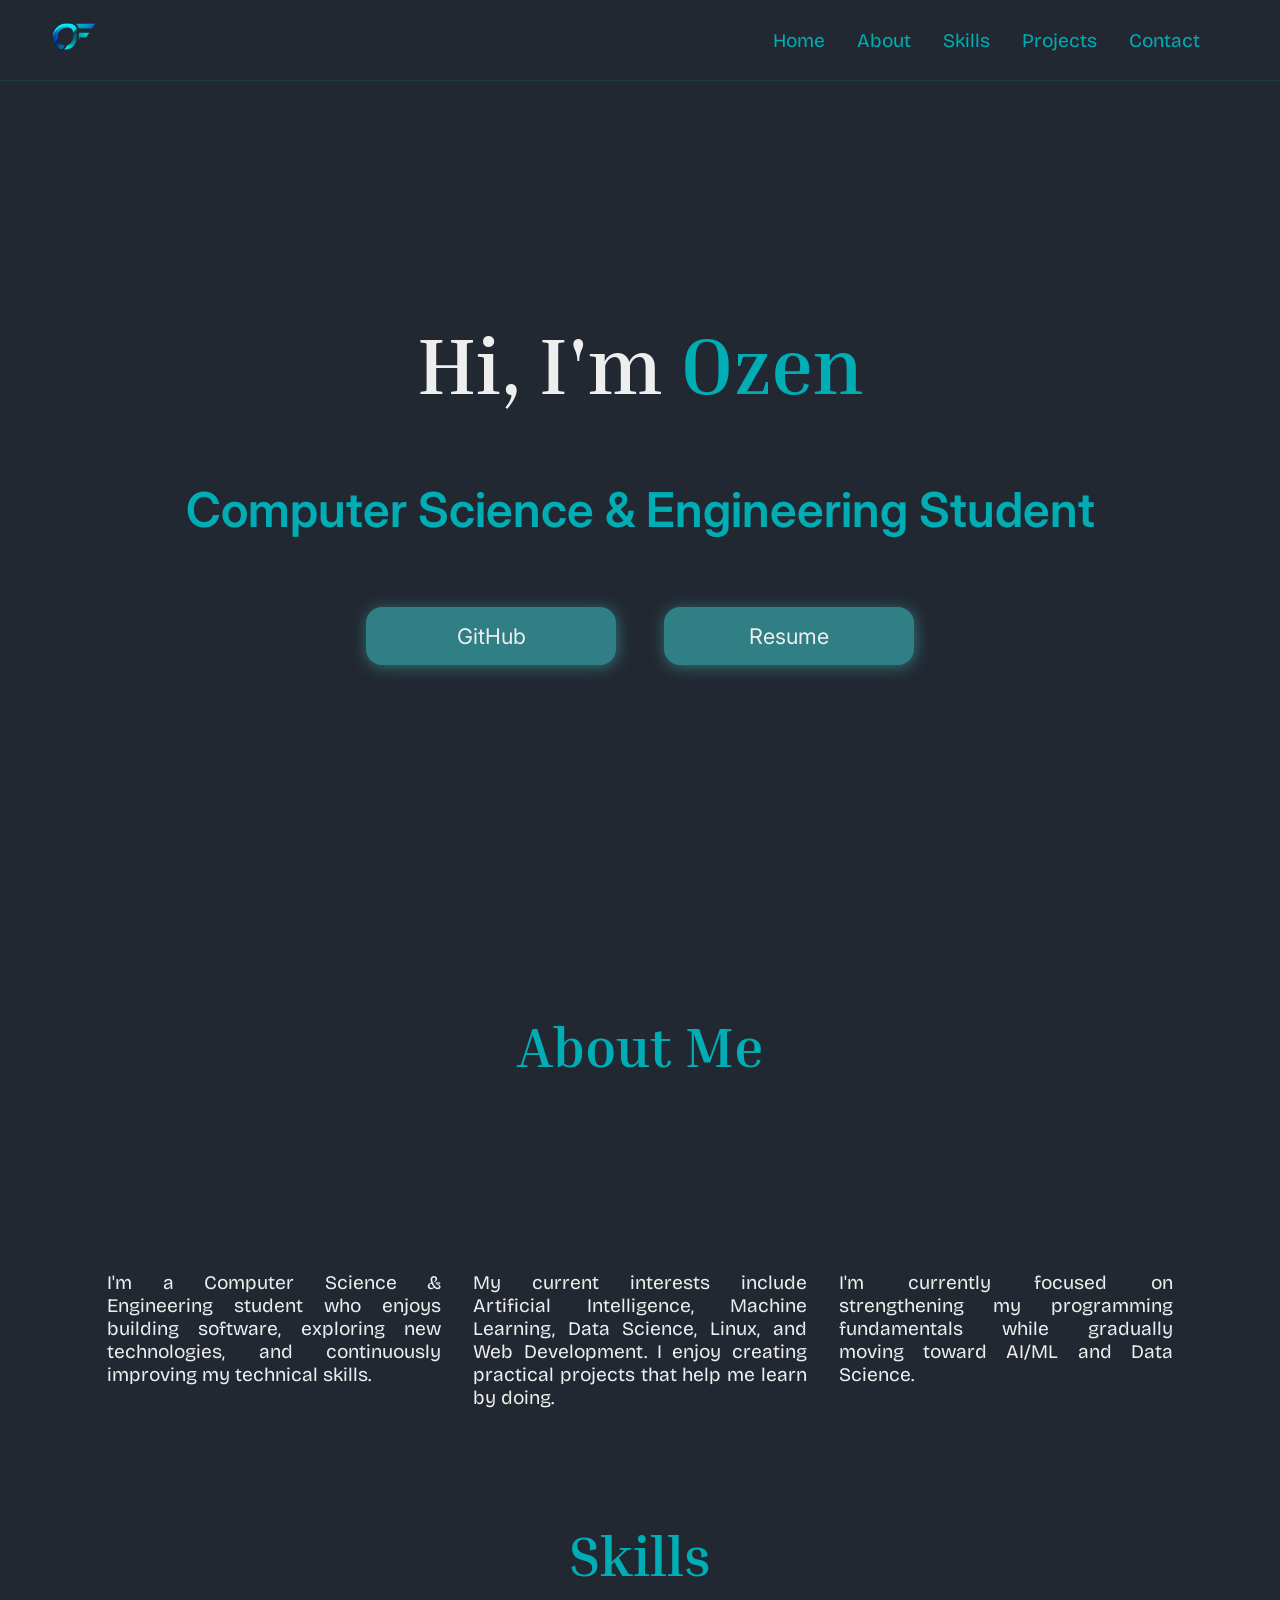
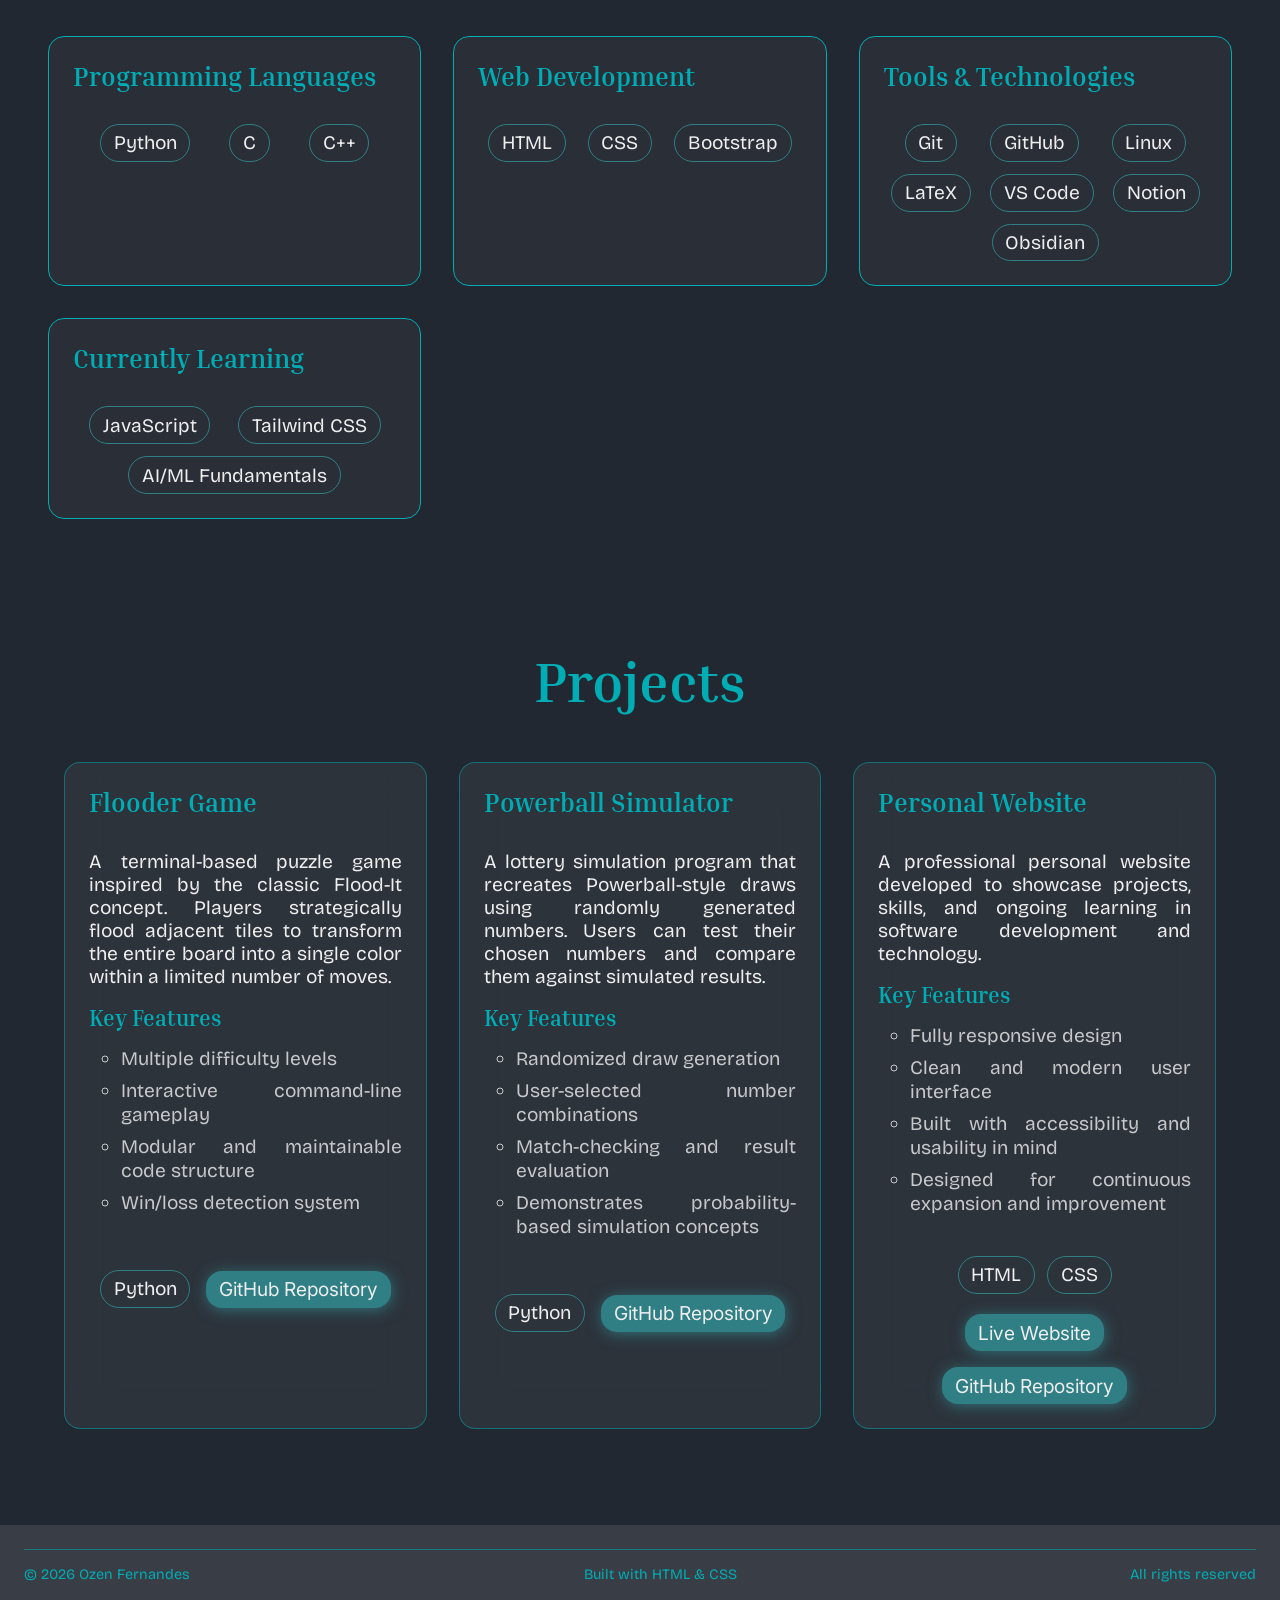
==== commit 51c2e993: "Add blur and glowing effects" ====
--- a/index.html
+++ b/index.html
@@ -40,16 +40,18 @@
         <div class="home-container" data-aos="fade-in">
           <h1>Hi, I'm <span class="ozen">Ozen</span></h1>
           <h2>Computer Science & Engineering Student</h2>
-          <div class="hero-btn">
+          <div class="hero-btns">
             <a
               data-aos="zoom-out-right"
               href="https://github.com/OzenFern/"
               target="_blank"
+              class="glowing-btn"
               >GitHub</a
             ><a
               data-aos="zoom-out-left"
               href="./assets/resume.pdf"
               target="_blank"
+              class="glowing-btn"
               >Resume</a
             >
           </div>
@@ -173,6 +175,7 @@
                   <a
                     href="https://github.com/OzenFern/python-mini-projects/tree/main/flooder-game"
                     target="_blank"
+                    class="glowing-btn"
                     >GitHub Repository</a
                   >
                 </div>
@@ -201,6 +204,7 @@
                   <a
                     href="https://github.com/OzenFern/python-mini-projects/tree/main/powerball-simulator"
                     target="_blank"
+                    class="glowing-btn"
                     >GitHub Repository</a
                   >
                 </div>
@@ -228,10 +232,13 @@
 
                 <div class="project-links">
                   <!-- TODO: Add live website link after hosting it -->
-                  <a href="#">Live Website</a>
+                  <a href="#" target="_blank" class="glowing-btn"
+                    >Live Website</a
+                  >
                   <a
                     href="https://github.com/OzenFern/Personal-Website"
                     target="_blank"
+                    class="glowing-btn"
                     >GitHub Repository</a
                   >
                 </div>
--- a/style.css
+++ b/style.css
@@ -12,8 +12,11 @@
   --scroll-pt: calc(var(--navbar-height) + 0.5rem);
   --hover-bg-color: color-mix(in srgb, var(--button-bg), var(--crust) 20%);
   --hover-color: color-mix(in srgb, var(--text), var(--crust) 20%);
+  --hr-color: color-mix(in srgb, var(--sub-text), transparent 50%);
   --section-height: calc(100dvh - var(--navbar-height));
 }
+
+/* Add -webkit prefix */
 
 * {
   margin: 0;
@@ -36,8 +39,6 @@
 #toggle-menu {
   display: none;
 }
-
-/* Use Flexbox to align the icon and hamburger to aling to the opposite ends of the webpage */
 
 .logo {
   /* position: fixed;
@@ -73,9 +74,12 @@
   top: 0;
   left: 0;
   z-index: 80;
-  width: 100%;
-  height: 100%;
-  background-color: transparent;
+  width: 100dvw;
+  height: 100dvh;
+  background-color: var(--base);
+  opacity: 0.75;
+  backdrop-filter: blur(3px);
+  -webkit-backdrop-filter: blur(3px);
   cursor: default;
 }
 
@@ -90,11 +94,25 @@
   position: fixed;
   top: 0;
   left: 0;
-  z-index: 90;
+  z-index: 100;
   width: 100%;
   padding: 0 2rem;
   height: var(--navbar-height);
-  background-color: var(--crust);
+  /* background-color: var(--crust); */
+}
+
+.navbar::before {
+  content: "";
+  position: absolute;
+  top: 0;
+  left: 0;
+  z-index: -1;
+  background-color: transparent;
+  backdrop-filter: blur(20px);
+  -webkit-backdrop-filter: blur(20px);
+  width: 100%;
+  height: 100%;
+  border-bottom: 1px solid color-mix(in srgb, var(--hr-color), transparent 70%);
 }
 
 .nav-container {
@@ -188,7 +206,7 @@
   font-weight: 600;
 }
 
-.hero-btn {
+.hero-btns {
   display: flex;
   justify-content: center;
   gap: 3rem;
@@ -196,9 +214,12 @@
   margin: 2rem;
 }
 
-/* Fix transitions */
-
-.hero-btn > a {
+.glowing-btn {
+  background-color: var(--button-bg);
+  box-shadow: 1px 2px 15px var(--hover-bg-color);
+}
+
+.hero-btns > a {
   flex: 1;
   max-width: 250px;
   background-color: var(--button-bg);
@@ -215,7 +236,7 @@
     color 0.3s ease;
 }
 
-.hero-btn > a:hover {
+.hero-btns > a:hover {
   background-color: var(--hover-bg-color);
   color: var(--hover-color);
 }
@@ -257,7 +278,7 @@
 }
 
 .skill-card {
-  /* background-color: var(--crust); */
+  background-color: color-mix(in srgb, var(--crust), transparent 70%);
   padding: 1.5rem;
   border-radius: 1rem;
   border: 1px solid var(--sub-text);
@@ -307,11 +328,13 @@
 }
 
 .project-card {
-  background-color: var(--crust);
+  background-color: color-mix(in srgb, var(--crust), transparent 50%);
+  backdrop-filter: blur(20px);
+  -webkit-backdrop-filter: blur(20px);
   padding: 1.5rem;
   /* padding-bottom: 0; */
   border-radius: 1rem;
-  border: 1px solid var(--sub-text);
+  border: 1px solid var(--hr-color);
   transition: transform 0.6s ease;
 }
 
@@ -386,7 +409,7 @@
 
 footer hr {
   border: none;
-  border-top: 1px solid var(--sub-text);
+  border-top: 1px solid var(--hr-color);
   margin-bottom: 1rem;
   /* width: 100dvw; */
 }
@@ -451,16 +474,22 @@
   }
 
   .nav-links {
-    position: fixed;
+    position: absolute;
     top: 0;
     right: 0;
-    z-index: 95;
+    z-index: 85;
+    /* margin-top: auto; */
     padding-top: var(--scroll-pt);
     flex-direction: column;
     justify-content: flex-start;
     align-items: flex-start;
-    background-color: var(--crust);
-    height: 100%;
+    /* background-color: var(--crust); */
+    /* background-color: color-mix(in srgb, var(--crust), transparent 30%); */
+    background-color: transparent;
+    backdrop-filter: blur(50px);
+    -webkit-backdrop-filter: blur(50px);
+    border-left: 1px solid var(--hr-color);
+    height: 100dvh;
     width: 50%;
     transform: translateX(100%);
     transition: transform 0.3s ease-in-out;
@@ -474,7 +503,7 @@
     display: block;
   }
 
-  .hero-btn {
+  .hero-btns {
     flex-direction: column;
   }
 
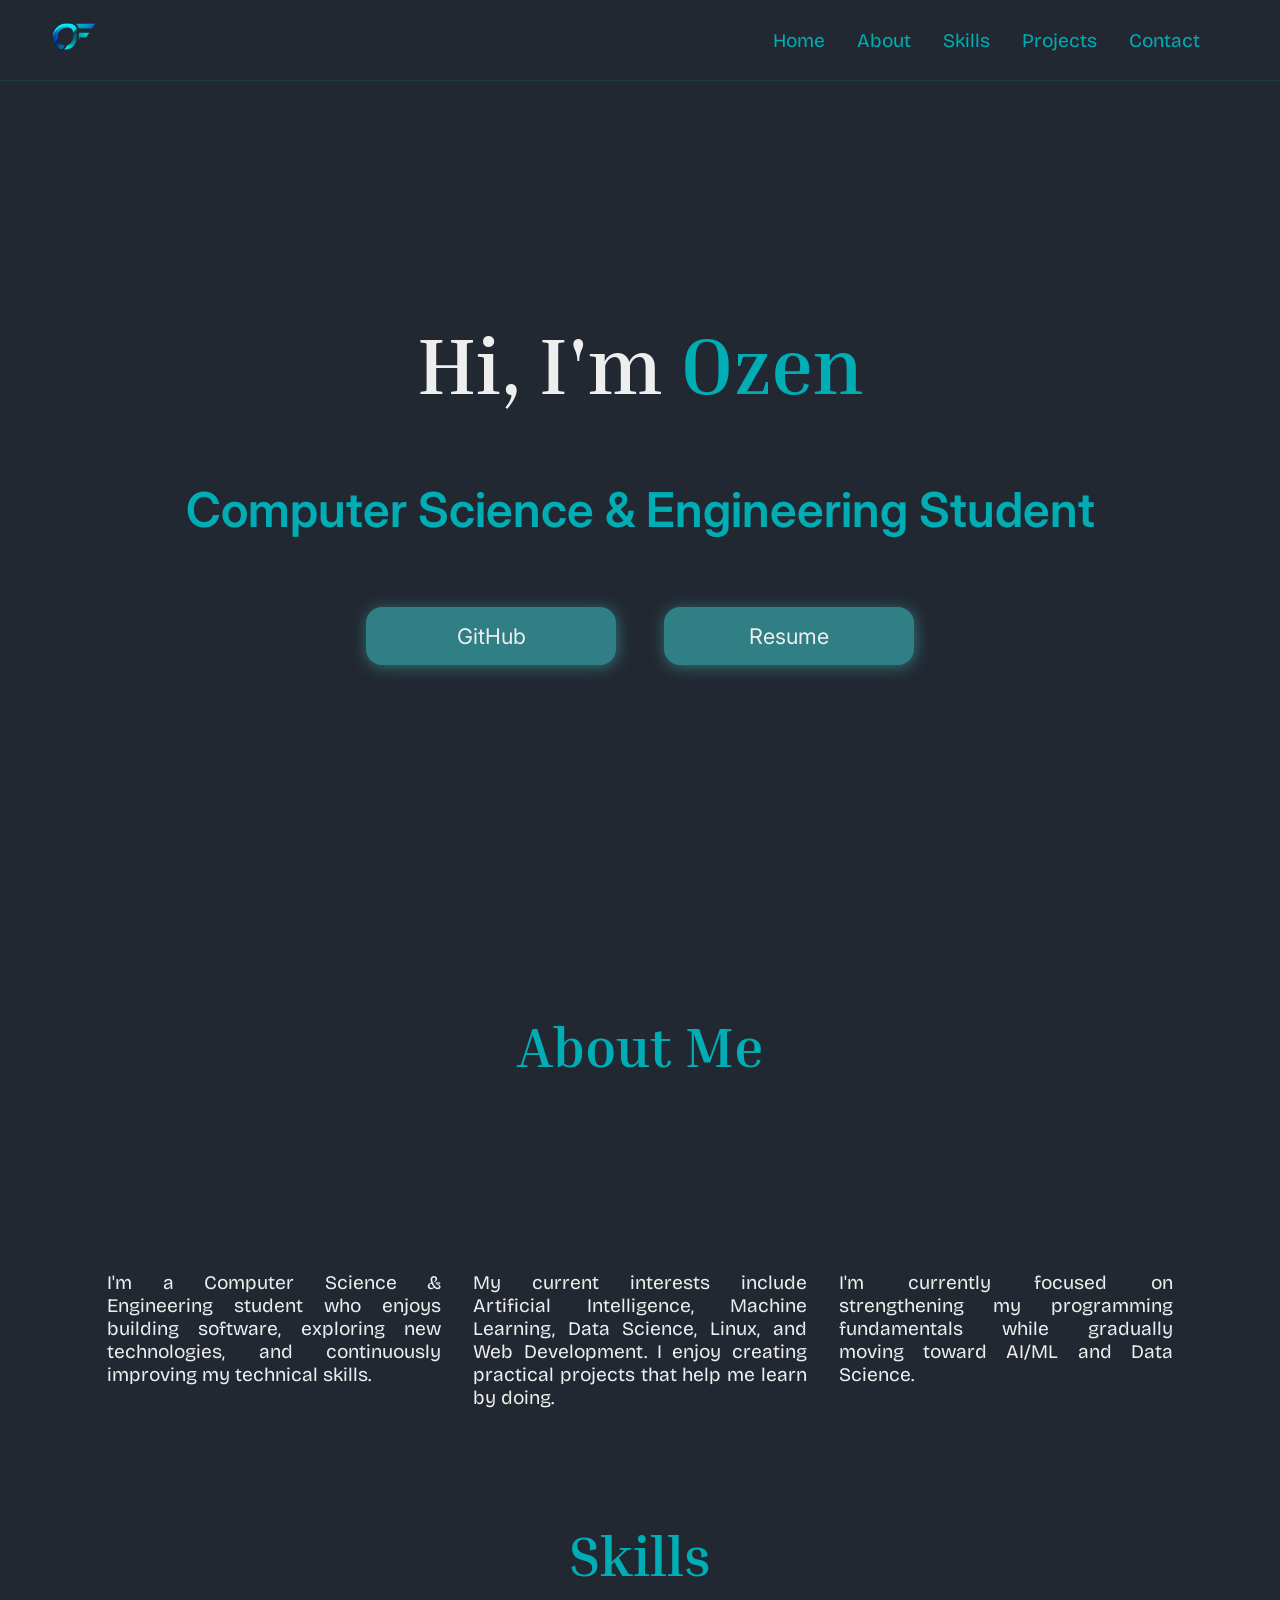
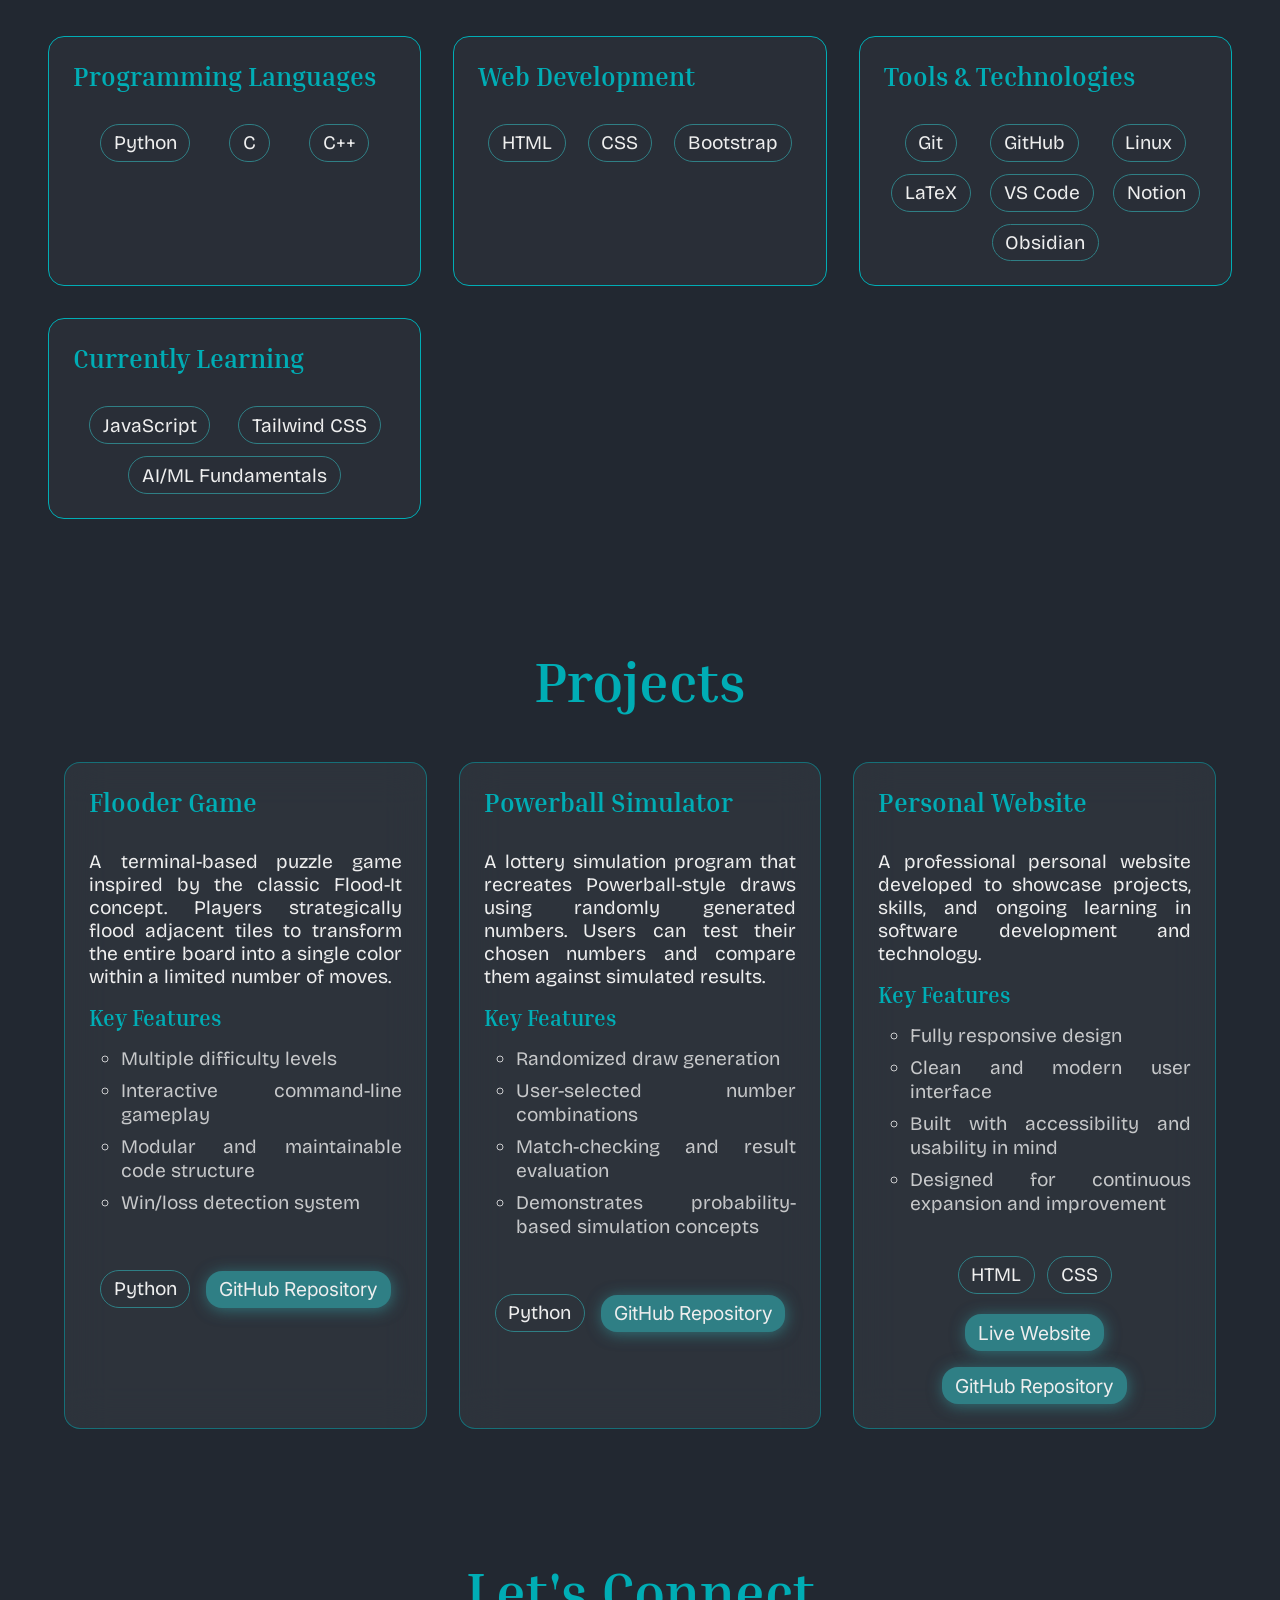
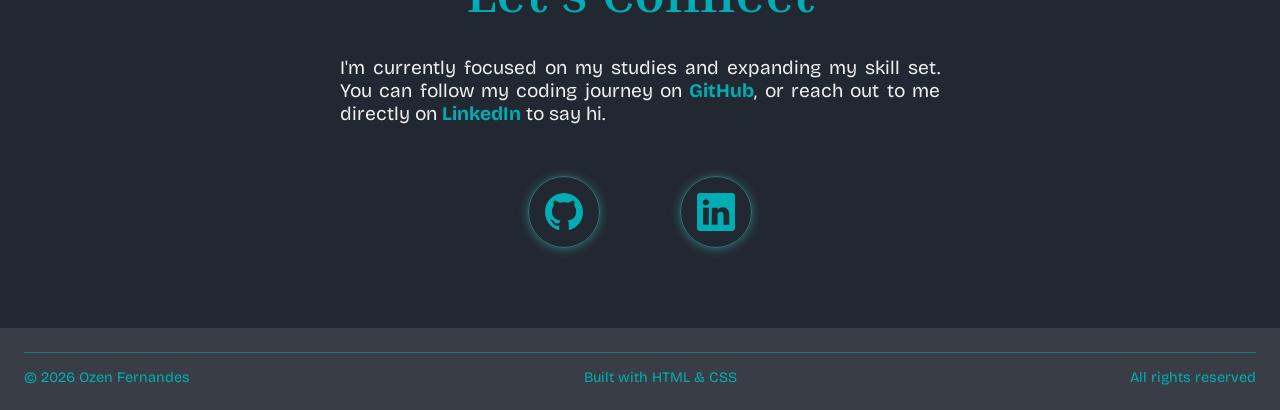
==== commit 6d53ee2d: "Add contacts section" ====
--- a/index.html
+++ b/index.html
@@ -38,7 +38,7 @@
     <main>
       <section id="Home">
         <div class="home-container" data-aos="fade-in">
-          <h1>Hi, I'm <span class="ozen">Ozen</span></h1>
+          <h1>Hi, I'm <strong class="ozen">Ozen</strong></h1>
           <h2>Computer Science & Engineering Student</h2>
           <div class="hero-btns">
             <a
@@ -247,7 +247,53 @@
           </div>
         </div>
       </section>
-      <section id="Contact"></section>
+      <section id="Contact">
+        <div class="container" data-aos="fade-up">
+          <h2>Let's Connect</h2>
+          <div class="contact-layout">
+            <p data-aos="fade-up">
+              I'm currently focused on my studies and expanding my skill set.
+              You can follow my coding journey on <b>GitHub</b>, or reach out to
+              me directly on <b>LinkedIn</b> to say hi.
+            </p>
+            <div class="connect-links">
+              <div data-aos="zoom-in">
+                <a
+                  href="https://github.com/OzenFern/"
+                  target="_blank"
+                  class="icon-links"
+                  ><svg
+                    xmlns="http://www.w3.org/2000/svg"
+                    width="16"
+                    height="16"
+                    fill="currentColor"
+                    class="bi bi-github"
+                    viewBox="0 0 16 16"
+                  >
+                    <path
+                      d="M8 0C3.58 0 0 3.58 0 8c0 3.54 2.29 6.53 5.47 7.59.4.07.55-.17.55-.38 0-.19-.01-.82-.01-1.49-2.01.37-2.53-.49-2.69-.94-.09-.23-.48-.94-.82-1.13-.28-.15-.68-.52-.01-.53.63-.01 1.08.58 1.23.82.72 1.21 1.87.87 2.33.66.07-.52.28-.87.51-1.07-1.78-.2-3.64-.89-3.64-3.95 0-.87.31-1.59.82-2.15-.08-.2-.36-1.02.08-2.12 0 0 .67-.21 2.2.82.64-.18 1.32-.27 2-.27s1.36.09 2 .27c1.53-1.04 2.2-.82 2.2-.82.44 1.1.16 1.92.08 2.12.51.56.82 1.27.82 2.15 0 3.07-1.87 3.75-3.65 3.95.29.25.54.73.54 1.48 0 1.07-.01 1.93-.01 2.2 0 .21.15.46.55.38A8.01 8.01 0 0 0 16 8c0-4.42-3.58-8-8-8"
+                    /></svg
+                ></a>
+              </div>
+              <div data-aos="zoom-in">
+                <a href="#" target="_blank" class="icon-links"
+                  ><svg
+                    xmlns="http://www.w3.org/2000/svg"
+                    width="16"
+                    height="16"
+                    fill="currentColor"
+                    class="bi bi-linkedin"
+                    viewBox="0 0 16 16"
+                  >
+                    <path
+                      d="M0 1.146C0 .513.526 0 1.175 0h13.65C15.474 0 16 .513 16 1.146v13.708c0 .633-.526 1.146-1.175 1.146H1.175C.526 16 0 15.487 0 14.854zm4.943 12.248V6.169H2.542v7.225zm-1.2-8.212c.837 0 1.358-.554 1.358-1.248-.015-.709-.52-1.248-1.342-1.248S2.4 3.226 2.4 3.934c0 .694.521 1.248 1.327 1.248zm4.908 8.212V9.359c0-.216.016-.432.08-.586.173-.431.568-.878 1.232-.878.869 0 1.216.662 1.216 1.634v3.865h2.401V9.25c0-2.22-1.184-3.252-2.764-3.252-1.274 0-1.845.7-2.165 1.193v.025h-.016l.016-.025V6.169h-2.4c.03.678 0 7.225 0 7.225z"
+                    /></svg
+                ></a>
+              </div>
+            </div>
+          </div>
+        </div>
+      </section>
     </main>
     <footer>
       <hr />
--- a/style.css
+++ b/style.css
@@ -141,6 +141,10 @@
   list-style: none;
 }
 
+b {
+  color: var(--sub-text);
+}
+
 .nav-links a {
   text-decoration: none;
   color: var(--sub-text);
@@ -217,6 +221,9 @@
 .glowing-btn {
   background-color: var(--button-bg);
   box-shadow: 1px 2px 15px var(--hover-bg-color);
+  cursor: pointer;
+  text-decoration: none;
+  color: var(--text);
 }
 
 .hero-btns > a {
@@ -246,7 +253,8 @@
   flex-direction: column;
   justify-content: center;
   align-items: center;
-  /* flex-wrap: wrap; */
+  /* flex-wrap: wrap;
+  align-content: center; */
   width: 100%;
   height: 100%;
   text-align: justify;
@@ -260,10 +268,6 @@
   gap: 2rem;
   width: 90%;
 }
-
-/*.about-layout p {
-  font-size: 1.2rem;
-} */
 
 .about-img {
   height: 8rem;
@@ -399,6 +403,50 @@
 .project-links > a:hover {
   background-color: var(--hover-bg-color);
   color: var(--hover-color);
+}
+
+#Contact h2 {
+  text-align: center;
+}
+
+.contact-layout {
+  display: grid;
+  grid-template: repeat(2, 1fr) / minmax(auto, 600px);
+  gap: 3rem;
+}
+
+.connect-links {
+  display: flex;
+  justify-content: center;
+  align-items: center;
+  width: 100%;
+  gap: 5rem;
+}
+
+.icon-links {
+  display: inline-block;
+  cursor: pointer;
+  text-decoration: none;
+  color: var(--sub-text);
+  border: 1px solid var(--hover-bg-color);
+  border-radius: 50%;
+  padding: 1rem;
+  height: 4.5rem;
+  width: max-content;
+  box-shadow: 0 1px 10px var(--hover-bg-color);
+  transition:
+    transform 0.3s ease-in-out,
+    box-shadow 0.4s ease;
+}
+
+.connect-links svg {
+  width: 100%;
+  height: 100%;
+}
+
+.icon-links:hover {
+  transform: scale(1.2);
+  box-shadow: 1px 3px 15px var(--hover-bg-color);
 }
 
 footer {
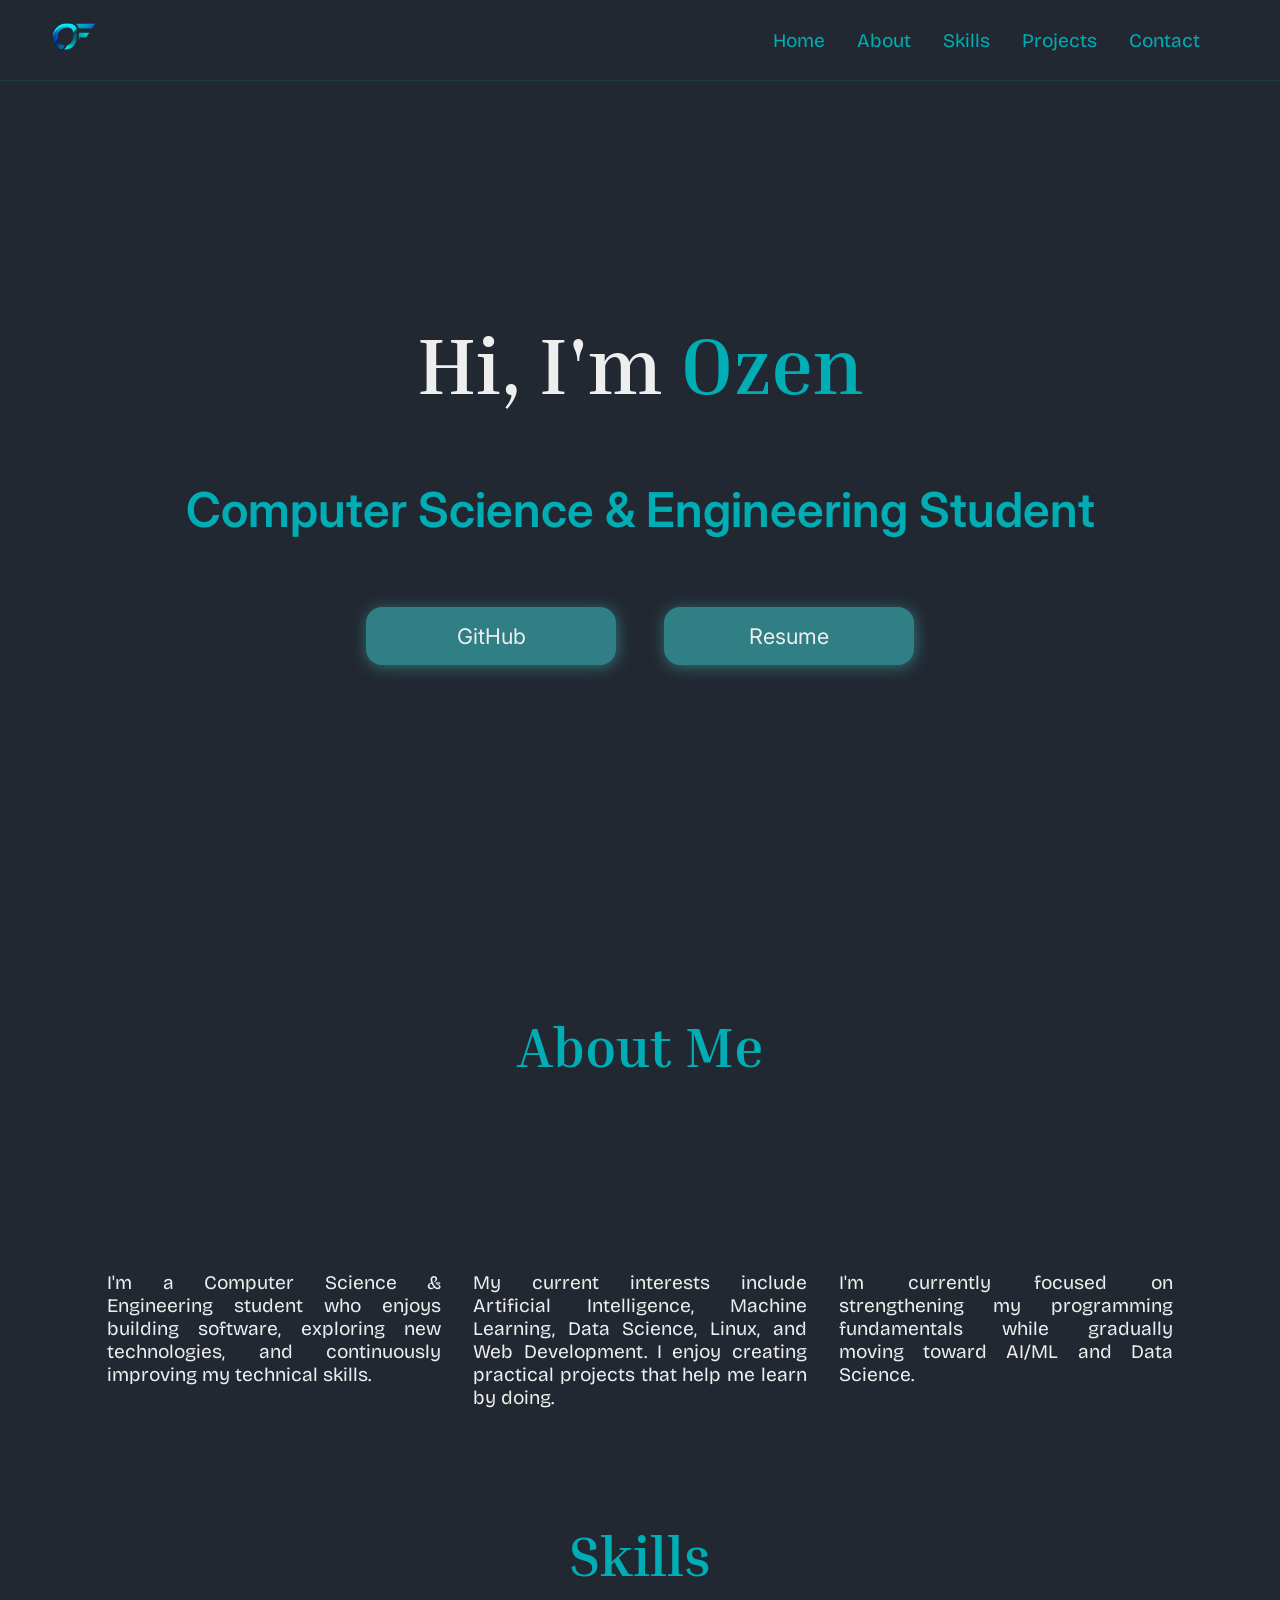
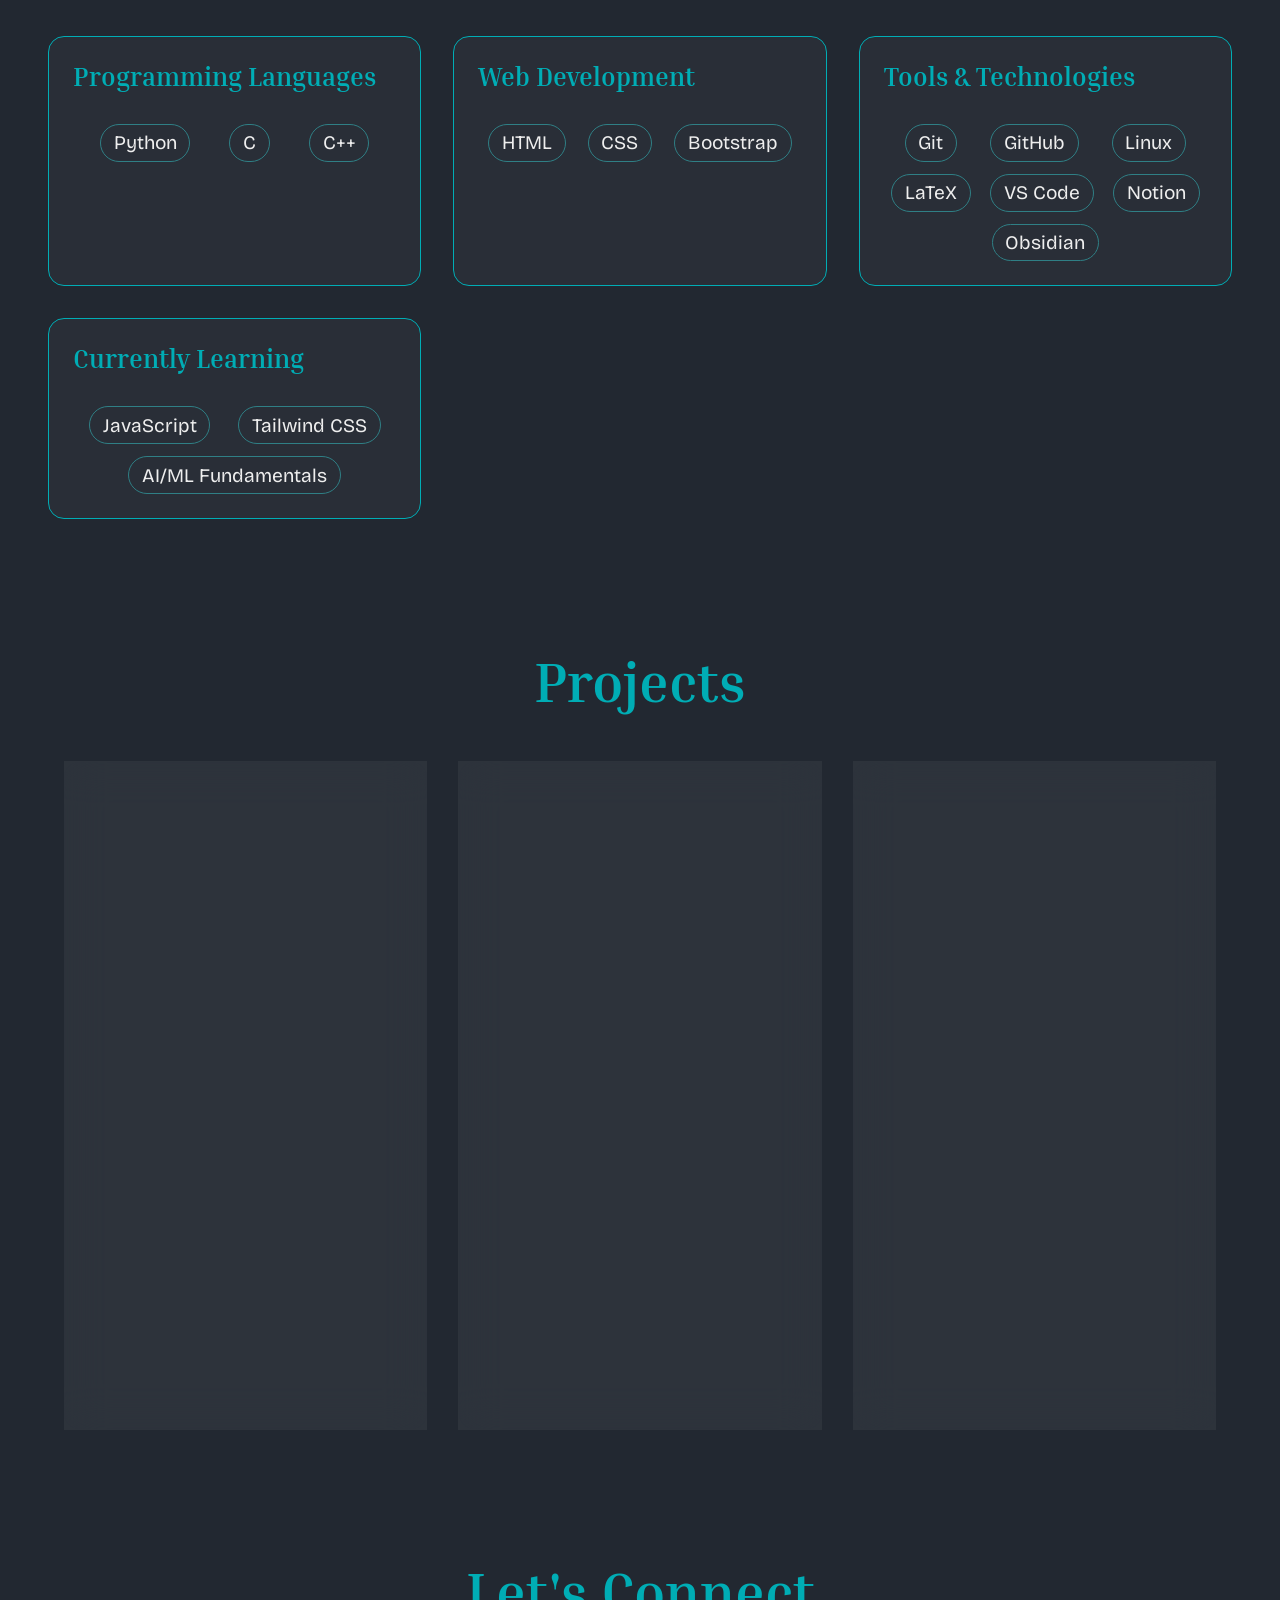
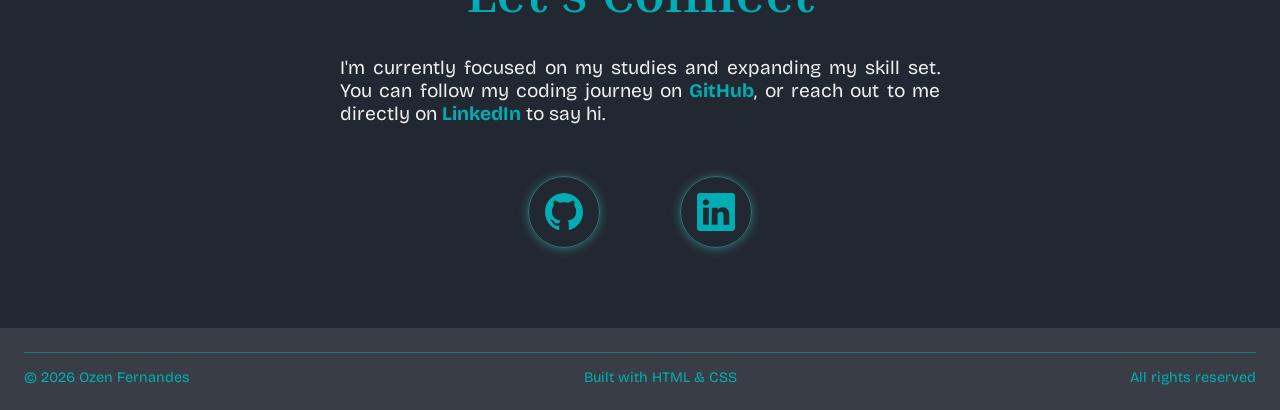
==== commit 3280cb59: "add linkedin link" ====
--- a/index.html
+++ b/index.html
@@ -276,7 +276,10 @@
                 ></a>
               </div>
               <div data-aos="zoom-in">
-                <a href="#" target="_blank" class="icon-links"
+                <a
+                  href="https://linkedin.com/in/ozen-fernandes-9690z42"
+                  target="_blank"
+                  class="icon-links"
                   ><svg
                     xmlns="http://www.w3.org/2000/svg"
                     width="16"
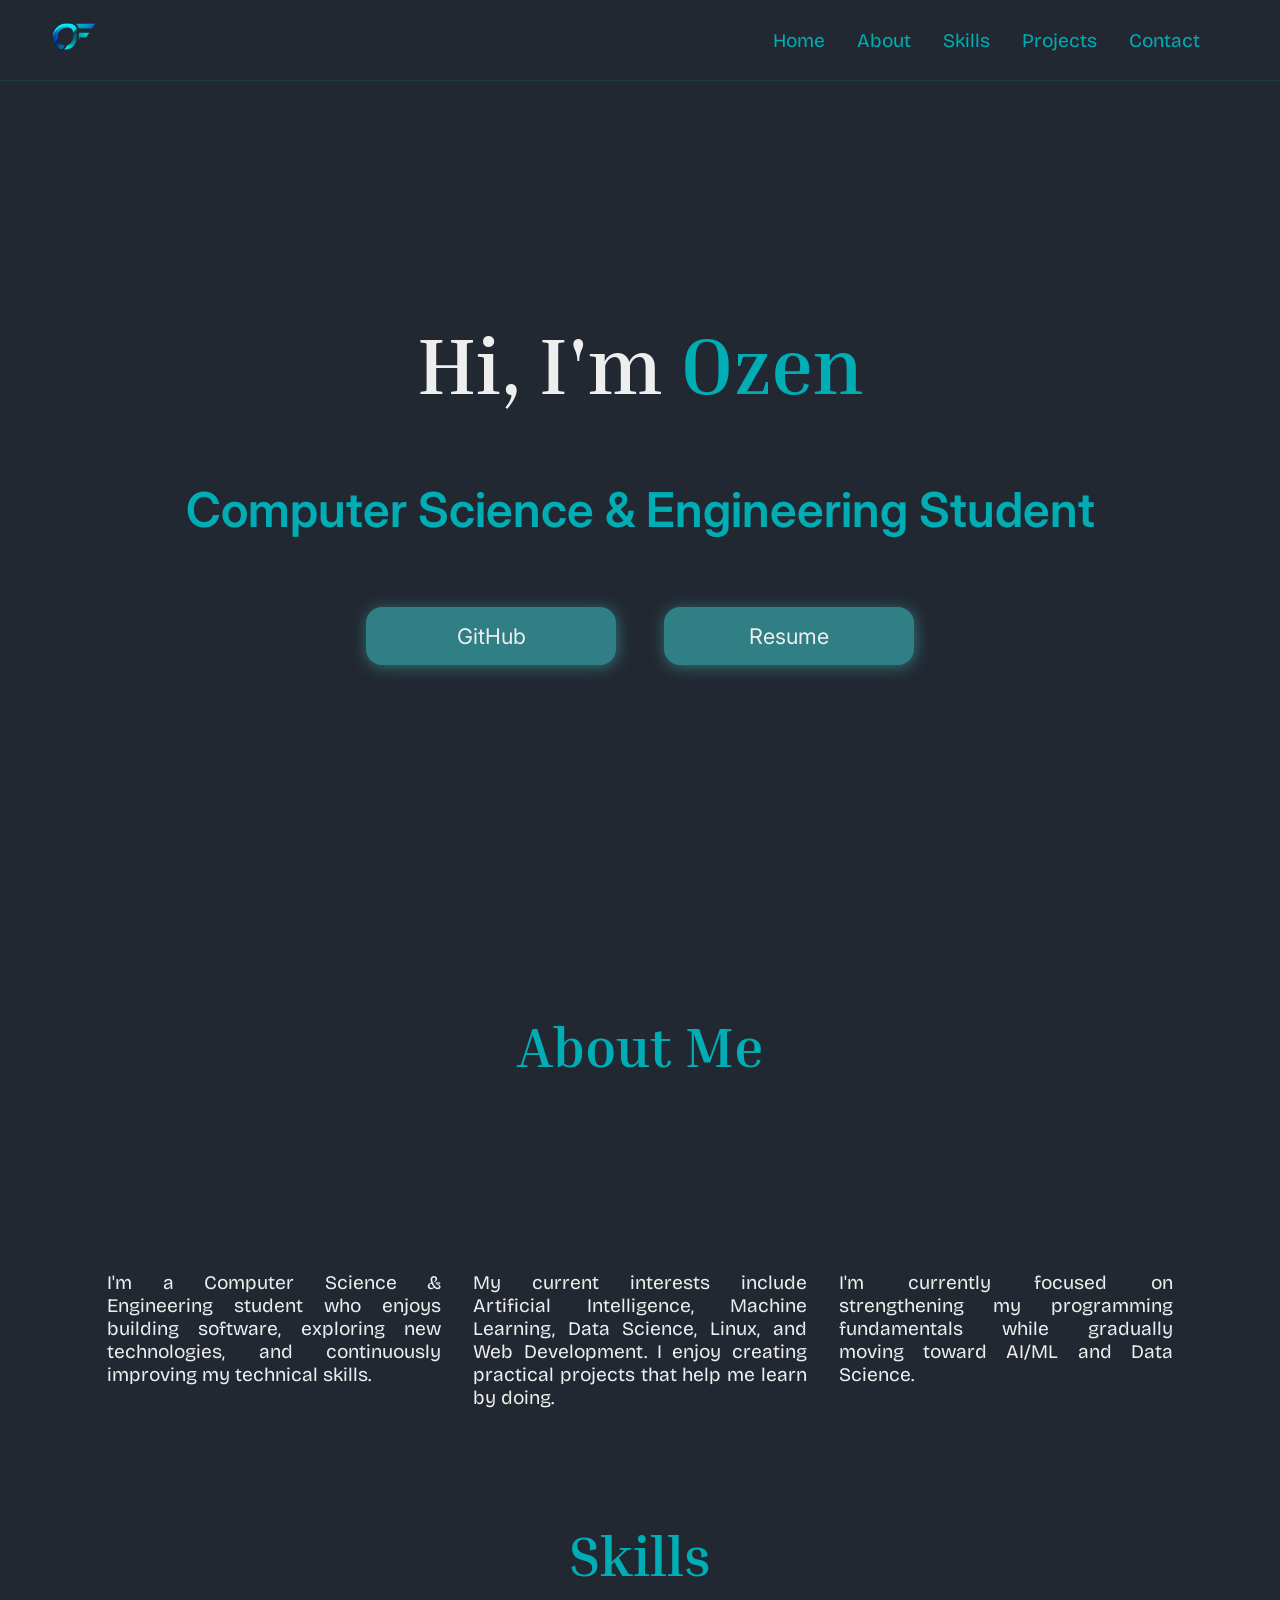
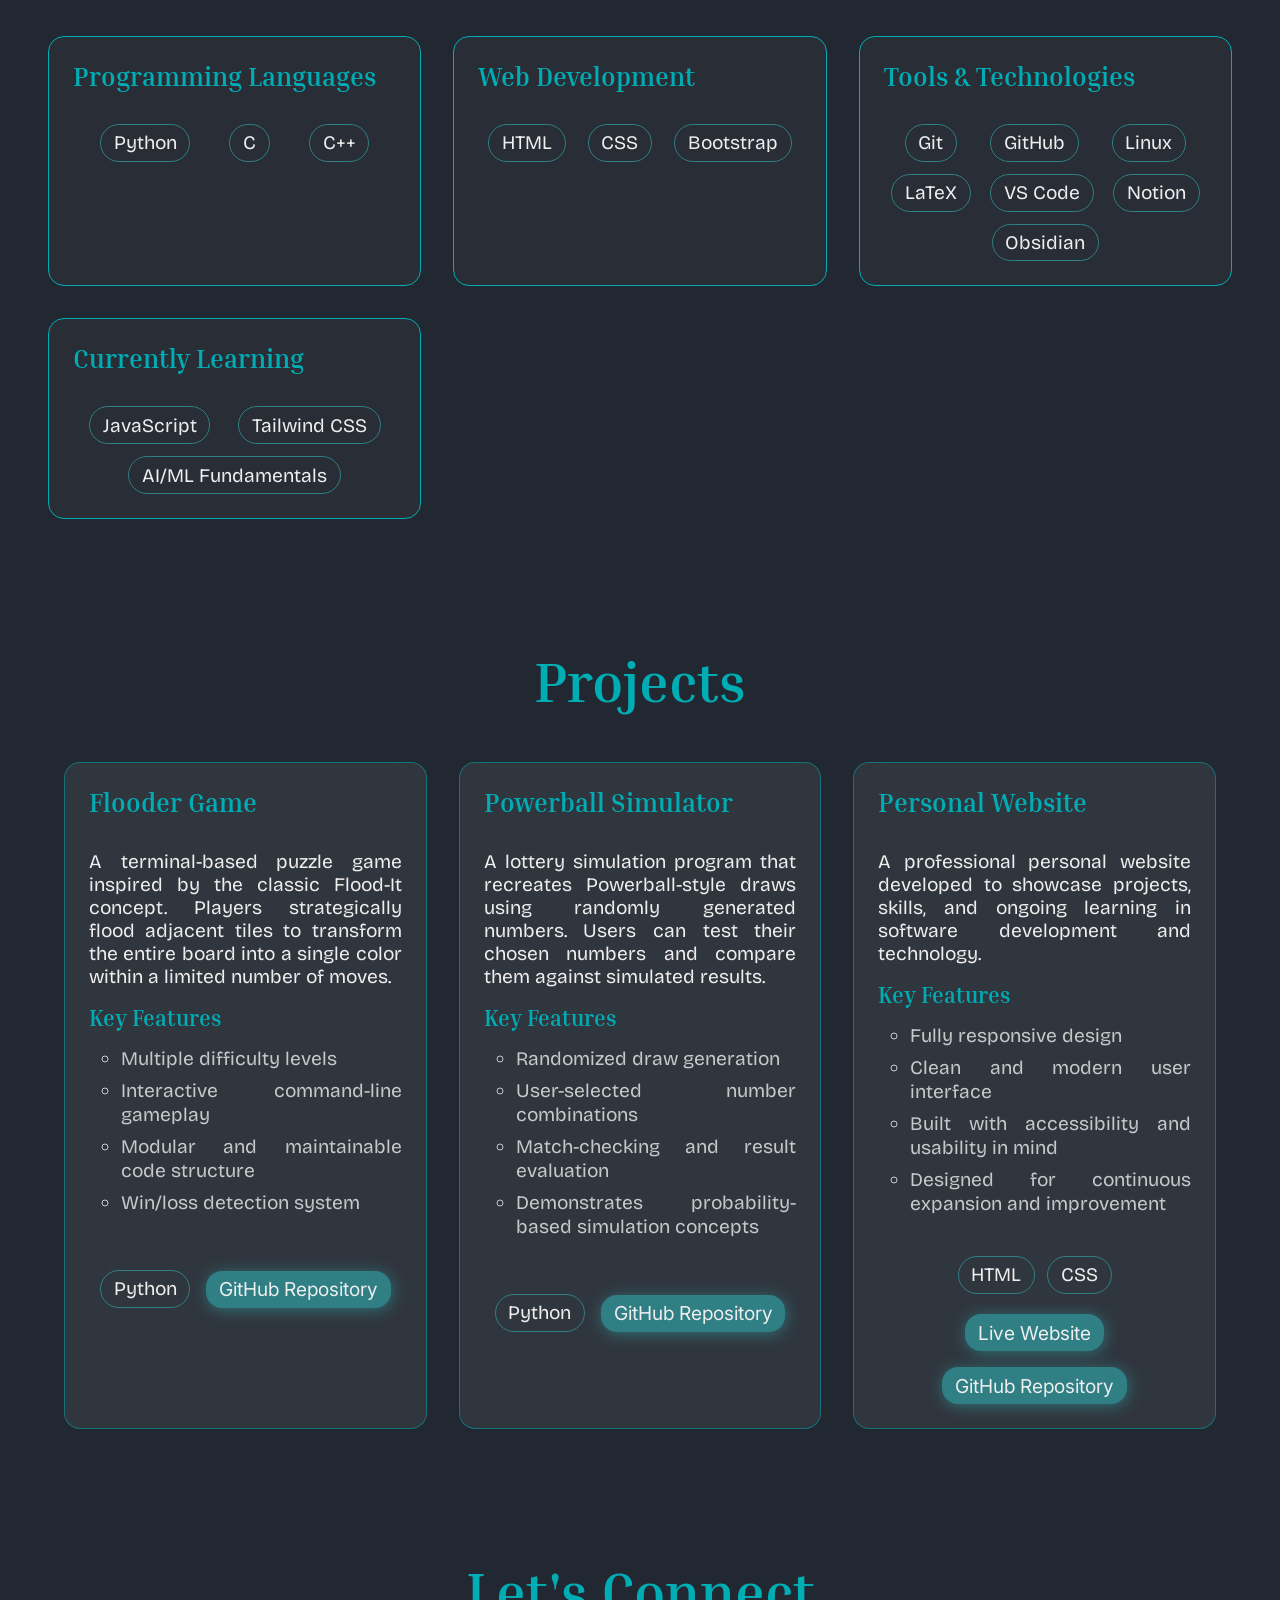
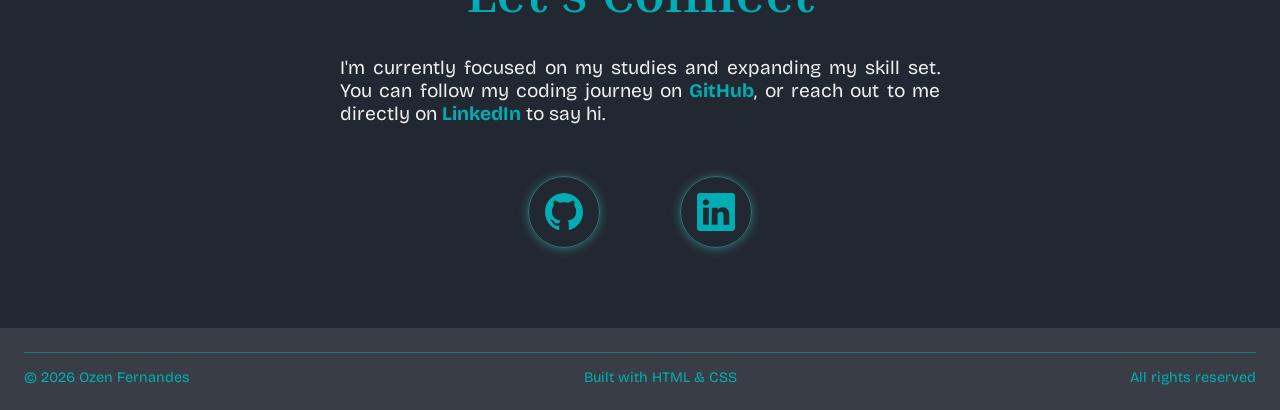
==== commit 4158f1d7: "Refactor css and fix bugs 1. Add overflow in body to avoid the reductant horizontal scrollbar 2. Add" ====
--- a/index.html
+++ b/index.html
@@ -231,8 +231,10 @@
                 </ul>
 
                 <div class="project-links">
-                  <!-- TODO: Add live website link after hosting it -->
-                  <a href="#" target="_blank" class="glowing-btn"
+                  <a
+                    href="https://ozenfern.github.io/Personal-Website"
+                    target="_blank"
+                    class="glowing-btn"
                     >Live Website</a
                   >
                   <a
--- a/style.css
+++ b/style.css
@@ -1,22 +1,36 @@
 /* Root Variables Declaration */
 :root {
+  /* Colors */
   --base: #222831;
   --crust: #393e46;
   --text: #eeeeee;
   --sub-text: #00adb5;
   --button-bg: #2f7f85;
+
+  /* Color-mix */
+  --hover-bg-color: color-mix(in srgb, var(--button-bg), var(--crust) 20%);
+  --hover-color: color-mix(in srgb, var(--text), var(--crust) 20%);
+  --hr-color: color-mix(in srgb, var(--sub-text), transparent 50%);
+  --muted-text: color-mix(in srgb, var(--text), transparent 20%);
+  --glass-bg: color-mix(in srgb, var(--crust), transparent 75%);
+  --glass-bg-dark: color-mix(in srgb, var(--crust), transparent 35%);
+  /* Font Styles */
   --heading: "Inria Serif", serif;
   --sub-heading: "Inter", sans-serif;
   --paragraph: "Bricolage Grotesque", sans-serif;
+
+  /* Height */
   --navbar-height: 5rem;
+  --section-height: calc(100dvh - var(--navbar-height));
   --scroll-pt: calc(var(--navbar-height) + 0.5rem);
-  --hover-bg-color: color-mix(in srgb, var(--button-bg), var(--crust) 20%);
-  --hover-color: color-mix(in srgb, var(--text), var(--crust) 20%);
-  --hr-color: color-mix(in srgb, var(--sub-text), transparent 50%);
-  --section-height: calc(100dvh - var(--navbar-height));
-}
-
-/* Add -webkit prefix */
+
+  /* Z-index */
+  --hamburger-index: 100;
+  --backdrop-index: 80;
+  --navbar-index: 90;
+  --navbar-backdrop-index: -1;
+  --navbar-links-index: 85;
+}
 
 * {
   margin: 0;
@@ -34,6 +48,7 @@
   color: var(--text);
   font-family: var(--paragraph);
   font-size: 1.2rem;
+  overflow-x: hidden;
 }
 
 #toggle-menu {
@@ -41,11 +56,6 @@
 }
 
 .logo {
-  /* position: fixed;
-  top: 1%;
-  left: 1%;
-  z-index: 100; */
-  /* padding: 1rem; */
   order: -1;
 }
 
@@ -55,17 +65,11 @@
 
 .hamburger {
   display: none;
-  /* position: fixed;
-  top: 1%;
-  right: 1%; */
-  z-index: 100;
-  /* margin: 2rem 0; */
-  /* height: 100%; */
+  z-index: var(--hamburger-index);
   user-select: none;
   cursor: pointer;
   font-size: 2rem;
   color: var(--sub-text);
-  /* background-color: var(--base); */
 }
 
 .backdrop {
@@ -73,7 +77,7 @@
   position: fixed;
   top: 0;
   left: 0;
-  z-index: 80;
+  z-index: var(--backdrop-index);
   width: 100dvw;
   height: 100dvh;
   background-color: var(--base);
@@ -85,7 +89,6 @@
 
 .center-content {
   display: flex;
-  /* flex-direction: column; */
   justify-content: center;
   align-items: center;
 }
@@ -94,11 +97,10 @@
   position: fixed;
   top: 0;
   left: 0;
-  z-index: 100;
+  z-index: var(--hamburger-index);
   width: 100%;
   padding: 0 2rem;
   height: var(--navbar-height);
-  /* background-color: var(--crust); */
 }
 
 .navbar::before {
@@ -106,7 +108,7 @@
   position: absolute;
   top: 0;
   left: 0;
-  z-index: -1;
+  z-index: var(--navbar-backdrop-index);
   background-color: transparent;
   backdrop-filter: blur(20px);
   -webkit-backdrop-filter: blur(20px);
@@ -122,13 +124,9 @@
   gap: 1rem;
   width: 100%;
   height: 100%;
-  /* max-width: 1100px; */
 }
 
 .nav-links {
-  /* position: fixed;
-  top: 0;
-  right: 0; */
   display: flex;
   justify-content: flex-end;
   align-items: center;
@@ -175,7 +173,6 @@
 .ozen {
   font-family: var(--heading);
   color: var(--sub-text);
-  /* font-weight: 900; */
 }
 
 h1,
@@ -185,13 +182,11 @@
 
 h2 {
   font-size: 3.5rem;
-  /* font-weight: 900; */
   color: var(--sub-text);
 }
 
 h3 {
   font-size: 1.6rem;
-  /* font-weight: 800; */
   color: var(--sub-text);
   margin: 0;
   margin-bottom: 2rem;
@@ -199,7 +194,6 @@
 
 h4 {
   font-size: 1.4rem;
-  /* font-weight: 700; */
   color: var(--sub-text);
   margin: 1rem 0;
 }
@@ -253,8 +247,6 @@
   flex-direction: column;
   justify-content: center;
   align-items: center;
-  /* flex-wrap: wrap;
-  align-content: center; */
   width: 100%;
   height: 100%;
   text-align: justify;
@@ -282,7 +274,7 @@
 }
 
 .skill-card {
-  background-color: color-mix(in srgb, var(--crust), transparent 70%);
+  background-color: var(--glass-bg);
   padding: 1.5rem;
   border-radius: 1rem;
   border: 1px solid var(--sub-text);
@@ -294,21 +286,16 @@
 }
 
 .skills {
-  /* background-color: #00adb5; */
   display: flex;
   flex-wrap: wrap;
   justify-content: space-evenly;
   align-items: center;
-  /* align-content: center; */
   gap: 0.75rem;
 }
 
 .skills li {
-  /* background-color: var(--sub-text); */
-  /* font-family: var(--sub-heading); */
   padding: 0.4rem 0.8rem;
   border-radius: 1.5rem;
-  /* text-align: center; */
   border: 1px solid var(--button-bg);
   transition:
     background-color 0.2s ease,
@@ -332,11 +319,10 @@
 }
 
 .project-card {
-  background-color: color-mix(in srgb, var(--crust), transparent 50%);
+  background-color: var(--glass-bg-dark);
   backdrop-filter: blur(20px);
   -webkit-backdrop-filter: blur(20px);
   padding: 1.5rem;
-  /* padding-bottom: 0; */
   border-radius: 1rem;
   border: 1px solid var(--hr-color);
   transition: transform 0.6s ease;
@@ -345,10 +331,6 @@
 .project-card:hover {
   transform: translateY(-0.8rem);
 }
-/* 
-.project-layout .skills li {
-  background-color: var(--button-bg);
-} */
 
 .features {
   padding-left: 2rem;
@@ -359,12 +341,11 @@
   list-style-type: circle;
   line-height: 1.5rem;
   margin-bottom: 0.5rem;
-  color: color-mix(in srgb, var(--text), transparent 20%);
+  color: var(--muted-text);
 }
 
 .project-meta {
   display: flex;
-  /* flex-direction: column; */
   justify-content: space-evenly;
   align-items: flex-end;
   align-content: first baseline;
@@ -380,16 +361,12 @@
   justify-content: center;
   flex-wrap: wrap;
   gap: 1rem;
-  /* width: 60dvw; */
-  /* margin: 2rem; */
 }
 
 .project-links > a {
-  /* max-width: 250px; */
   background-color: var(--button-bg);
   text-decoration: none;
   font-family: var(--sub-heading);
-  /* font-size: 1.35rem; */
   color: var(--text);
   padding: 0.4rem 0.8rem;
   border: none;
@@ -459,7 +436,6 @@
   border: none;
   border-top: 1px solid var(--hr-color);
   margin-bottom: 1rem;
-  /* width: 100dvw; */
 }
 
 .footer-content {
@@ -477,7 +453,7 @@
   color: var(--sub-text);
 }
 
-/* For sizes tablet and above */
+/* Above tablet sizes */
 @media (min-width: 769px) {
   .container .center-content {
     order: -1;
@@ -525,14 +501,11 @@
     position: absolute;
     top: 0;
     right: 0;
-    z-index: 85;
-    /* margin-top: auto; */
+    z-index: var(--navbar-links-index);
     padding-top: var(--scroll-pt);
     flex-direction: column;
     justify-content: flex-start;
     align-items: flex-start;
-    /* background-color: var(--crust); */
-    /* background-color: color-mix(in srgb, var(--crust), transparent 30%); */
     background-color: transparent;
     backdrop-filter: blur(50px);
     -webkit-backdrop-filter: blur(50px);
